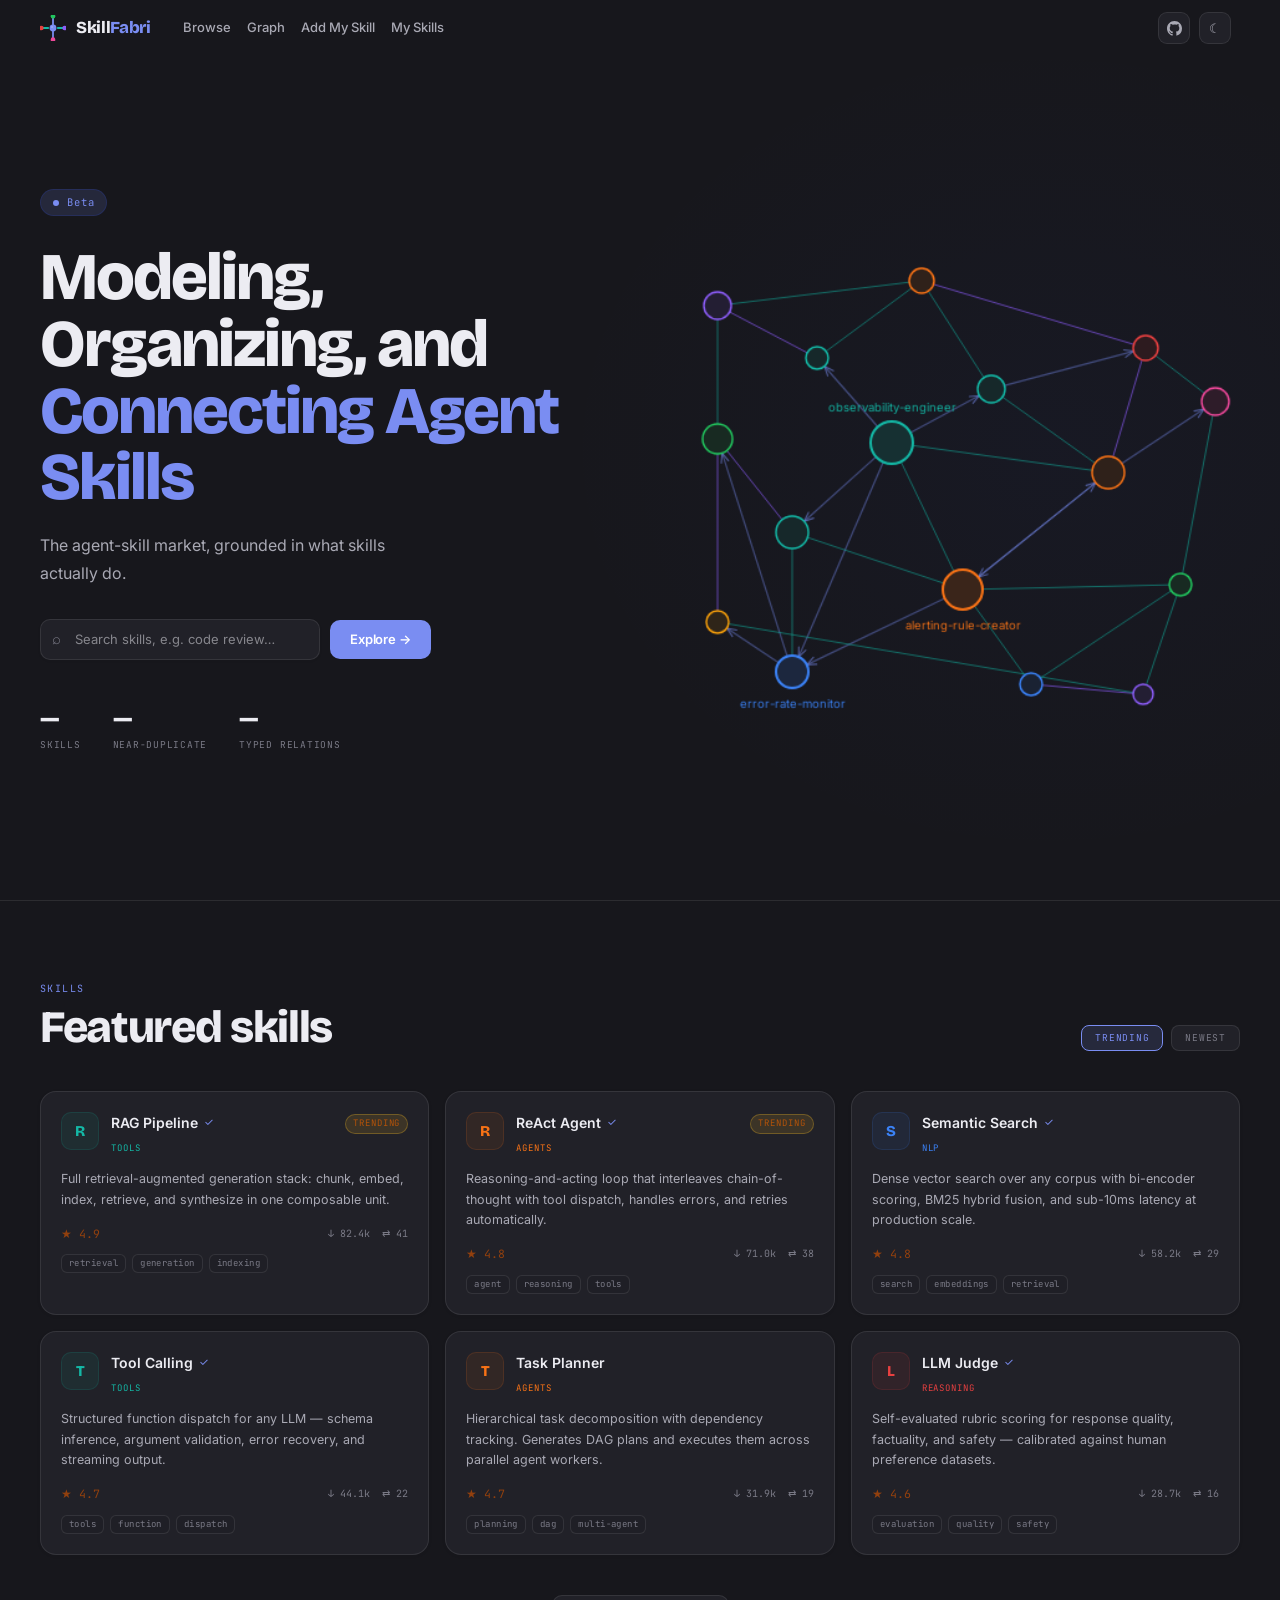
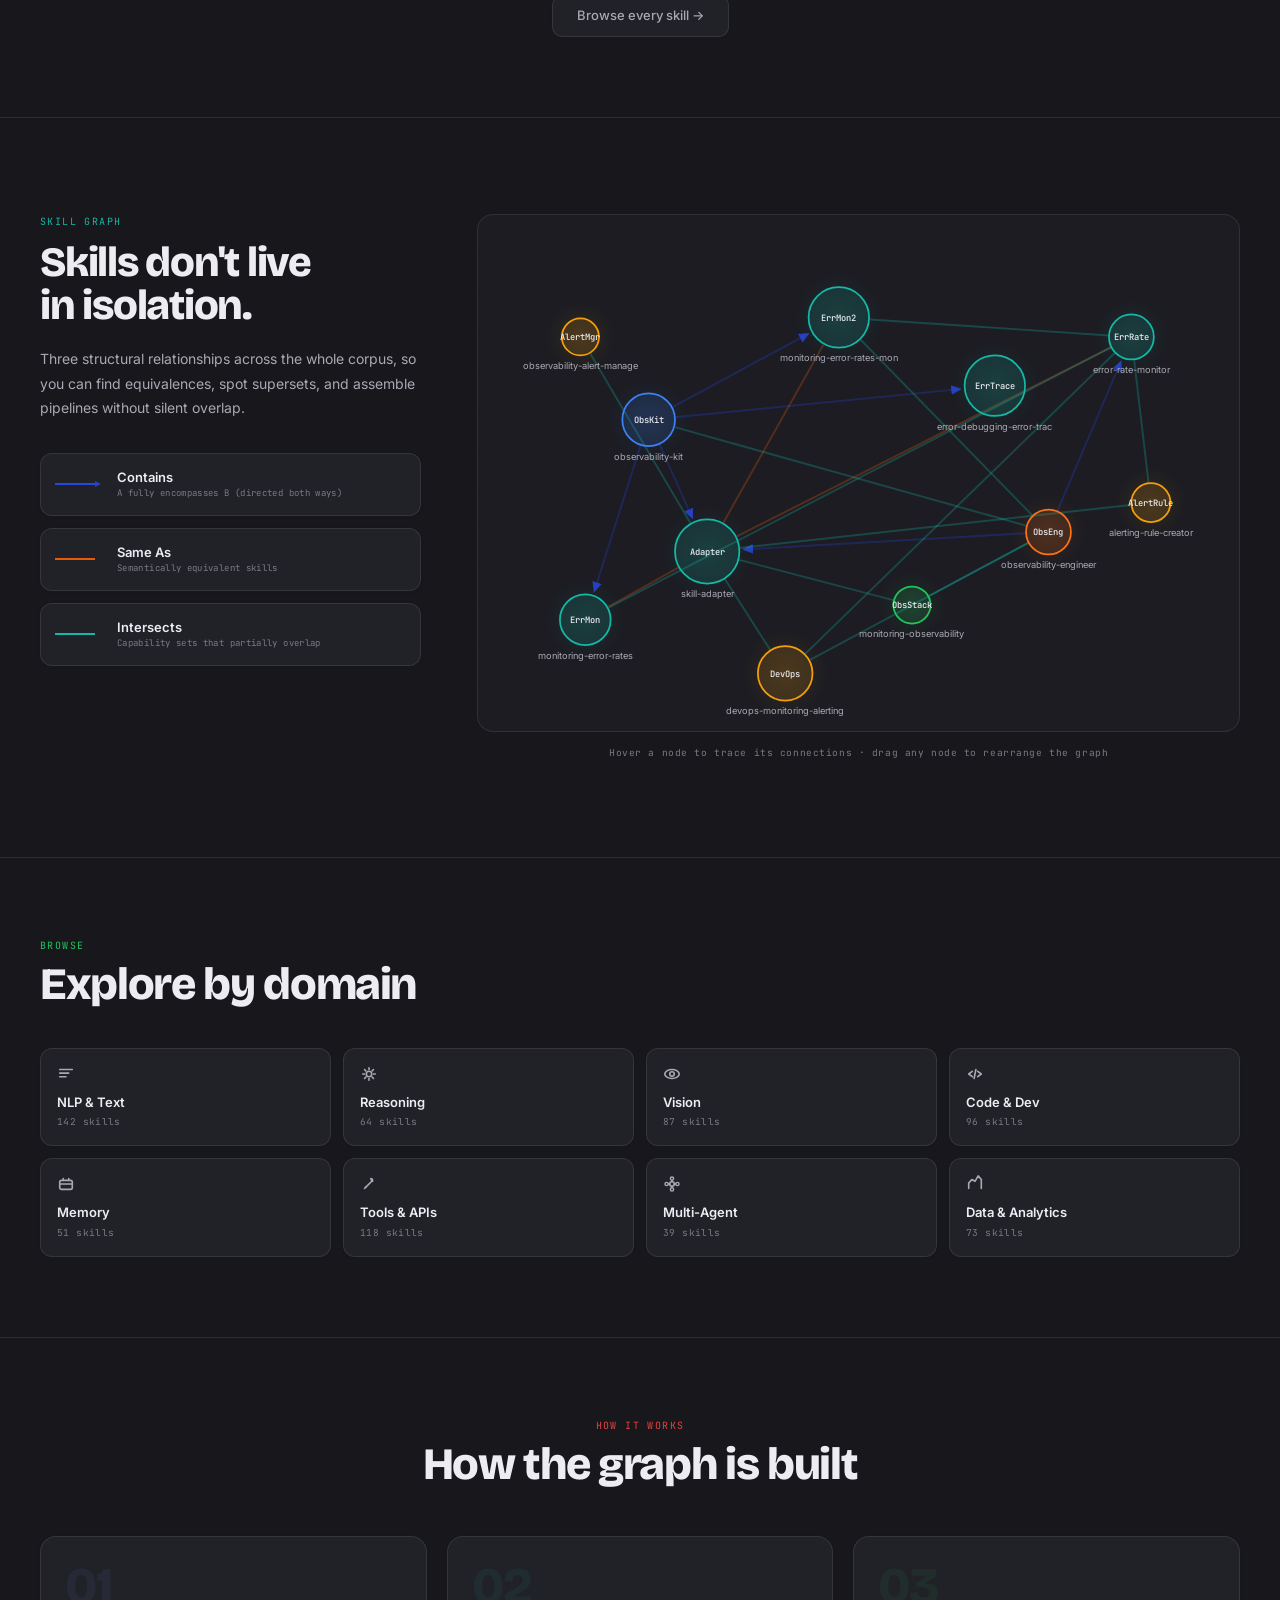
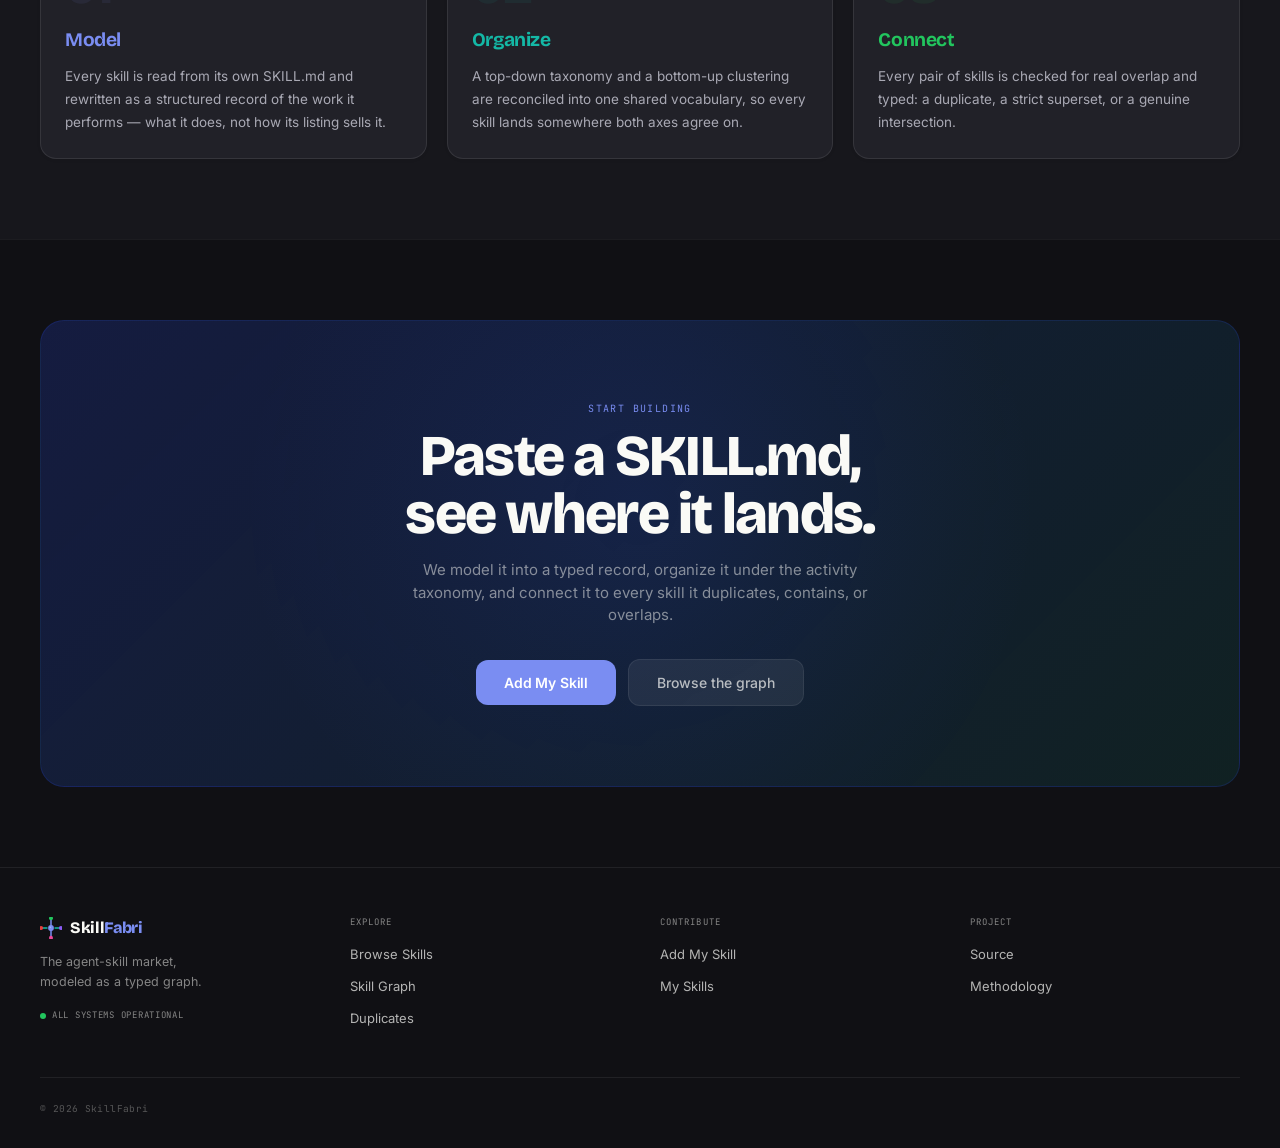
==== explorer/home/index.html @ 6bcb4871 "Carry the landing page's motion past the first screen Six fade-ups, all above the fold; everything b" ====
<!doctype html>
<html lang="en">
  <head>
    
    <meta charset="UTF-8" />
    <meta name="viewport" content="width=device-width, initial-scale=1.0" />
    <title>SkillFabri — Modeling, organizing, and connecting agent skills</title>
    
    <meta name="description" content="A typed relational graph of the software-engineering agent-skill market — grounded in what skills actually do, not how they are advertised.">
    <link rel="icon" type="image/svg+xml" href="/favicon.svg">
    <link rel="icon" type="image/png" sizes="32x32" href="/favicon-32.png">
    <link rel="apple-touch-icon" sizes="180x180" href="/apple-touch-icon.png">
    <meta name="robots" content="index, follow">
    <meta property="og:title" content="SkillFabri — Modeling, organizing, and connecting agent skills">
    <meta property="og:description" content="A typed relational graph of the software-engineering agent-skill market — grounded in what skills actually do, not how they are advertised.">
    <meta property="og:type" content="website">
    <script type="module" src="assets/app.js"></script>
    <link rel="stylesheet" href="assets/app.css">
  </head>
  <body>
    
    <div id="root"></div>
    
  <style>
  /* one palette, two themes — the bundle reads these at load, the explorer mirrors them */
  :root,:root[data-theme=dark]{
    --sf-bg:#17171C; --sf-ink:#ECECF2; --sf-ink2:#A9A9B4; --sf-ink3:#7A7A86;
    --sf-card:#212128; --sf-panel2:#1C1C22;
    --sf-border:rgba(255,255,255,0.09); --sf-borderS:rgba(255,255,255,0.17);
    --sf-primary:#7A8DF2; --sf-priLt:rgba(122,141,242,0.15);
    --sf-dark:#101014; --sf-dark2:#1C1C24;
    --sf-navbg:rgba(23,23,28,0.92);
    --sf-band:#101014; --sf-bandInk:#FAFAF6;
    --sf-bandInk2:rgba(250,250,246,0.70); --sf-bandInk3:rgba(250,250,246,0.50);
    --sf-bandInk4:rgba(248,247,241,0.30);
    --sf-bandLine:rgba(255,255,255,0.07); --sf-bandFill:rgba(255,255,255,0.07);
    --sf-bandEdge:rgba(255,255,255,0.05);
    color-scheme:dark;
  }
  :root[data-theme=light]{
    --sf-bg:#F8F7F1; --sf-ink:#141414; --sf-ink2:#4D4D4D; --sf-ink3:#9A9A9A;
    --sf-card:#FFFFFF; --sf-panel2:#FAFAF6;
    --sf-border:rgba(0,0,0,0.08); --sf-borderS:rgba(0,0,0,0.14);
    --sf-primary:#2847E0; --sf-priLt:rgba(40,71,224,0.07);
    --sf-dark:#0F0F12; --sf-dark2:#1A1A20;
    --sf-navbg:rgba(248,247,241,0.92);
    /* one soft step down from the page, not a slab — the section reads as a break, not a wall */
    --sf-band:#F1EFE5; --sf-bandInk:#141414;
    --sf-bandInk2:rgba(20,20,20,0.66); --sf-bandInk3:rgba(20,20,20,0.50);
    --sf-bandInk4:rgba(20,20,20,0.34);
    --sf-bandLine:rgba(0,0,0,0.07); --sf-bandFill:rgba(0,0,0,0.04);
    --sf-bandEdge:rgba(0,0,0,0.06);
    color-scheme:light;
  }
  html,body{background:var(--sf-bg);color:var(--sf-ink)}
  /* The buttons cannot live in the nav (React owns it and drops foreign children), so they ride
     a fixed bar of their own that repeats the header's container geometry — max-w-7xl, centred,
     px-6/md:px-10. That lands them the same distance from the right edge as the wordmark is
     from the left, instead of jammed against the viewport. */
  .sf-tools{position:fixed;top:0;left:0;right:0;height:3.5rem;z-index:90;pointer-events:none;
    max-width:80rem;margin:0 auto;padding:0 1.5rem;
    display:flex;align-items:center;justify-content:flex-end;gap:9px}
  @media (min-width:768px){.sf-tools{padding:0 2.5rem}}
  .sf-tools>*{pointer-events:auto}
  .sf-theme,.sf-gh{width:32px;height:32px;border-radius:9px;flex:none;
    border:1px solid var(--sf-border);background:var(--sf-card);color:var(--sf-ink2);cursor:pointer;
    font-size:13px;line-height:1;display:grid;place-items:center;text-decoration:none;
    transition:color .15s,border-color .15s}
  .sf-theme:hover,.sf-gh:hover{color:var(--sf-primary);border-color:var(--sf-primary)}
  /* The nav used to be `hidden md:flex` — on a phone it was simply not there, and nothing
     replaced it. It is always on now; below 640px the labels shrink and the row scrolls
     rather than being clipped, so all four stay reachable without a hamburger. */
  .sf-nav{min-width:0;overflow-x:auto;scrollbar-width:none;-ms-overflow-style:none}
  .sf-nav::-webkit-scrollbar{display:none}
  .sf-nav>a{white-space:nowrap;flex:none}
  /* One row cannot hold the wordmark and four labels on a narrow phone: at 375px it leaves
     234px for about 242px of text, so the last two links fall off the edge. Shrinking the type
     only moves that cliff. The nav takes its own row instead, which gives it the full width —
     343px at 375px, comfortably more than it needs — and stops depending on the estimate. */
  /* Scroll reveal. The class is only ever added by script, so with no JS every section is
     simply visible: an element hidden at rest that waits for code to show it is a blank page
     the moment that code does not run. */
  .sf-rise{opacity:0;transform:translateY(20px);
    transition:opacity .6s cubic-bezier(.16,1,.3,1),transform .6s cubic-bezier(.16,1,.3,1)}
  .sf-rise.sf-in{opacity:1;transform:none}
  /* how far through the page you are, in one hairline */
  .sf-prog{position:fixed;top:0;left:0;height:2px;width:100%;transform-origin:0 50%;
    transform:scaleX(0);background:var(--sf-primary);z-index:100;pointer-events:none;
    transition:transform .1s linear,opacity .3s}
  @media (prefers-reduced-motion:reduce){
    .sf-rise{opacity:1 !important;transform:none !important;transition:none !important}
    .sf-prog{display:none}
  }
  .sf-who{display:inline-flex;align-items:center;flex:none}
  .sf-signin{display:inline-flex;align-items:center;height:32px;padding:0 15px;border-radius:9px;
    background:var(--sf-primary);color:#fff;text-decoration:none;white-space:nowrap;
    font-family:Inter,sans-serif;font-size:12.5px;font-weight:600;
    box-shadow:0 1px 3px rgba(0,0,0,.12);transition:filter .15s}
  .sf-signin:hover{filter:brightness(1.08)}
  .sf-avatar{width:32px;height:32px;border-radius:50%;overflow:hidden;display:grid;place-items:center;
    border:1px solid var(--sf-border);background:var(--sf-card);color:var(--sf-ink2);
    text-decoration:none;font-family:Inter,sans-serif;font-size:13px;font-weight:700}
  .sf-avatar img{width:100%;height:100%;object-fit:cover;display:block}
  .sf-burger{display:none;width:32px;height:32px;border-radius:9px;flex:none;
    border:1px solid var(--sf-border);background:var(--sf-card);color:var(--sf-ink2);cursor:pointer;
    place-items:center;transition:color .15s,border-color .15s}
  .sf-burger:hover,.sf-burger[aria-expanded=true]{color:var(--sf-primary);border-color:var(--sf-primary)}
  .sf-menu{display:none;position:fixed;top:52px;left:1rem;right:1rem;z-index:95;
    background:var(--sf-card);border:1px solid var(--sf-border);border-radius:13px;padding:7px;
    box-shadow:0 14px 36px rgba(0,0,0,.24);flex-direction:column}
  .sf-menu.open{display:flex}
  .sf-menu>a{display:block;padding:12px 13px;border-radius:9px;text-decoration:none;
    color:var(--sf-ink);font-family:Inter,sans-serif;font-size:14.5px;font-weight:500}
  .sf-menu>a:active{background:var(--sf-panel2)}
  @media (max-width:680px){
    .sf-nav{display:none !important}   /* replaced by the menu; four labels do not fit here */
    .sf-burger{display:grid}
    .sf-theme,.sf-gh{width:28px;height:28px}
    .sf-tools{padding:0 1rem;gap:7px}
  }
  </style>
  <script>
  /* set before first paint so the page never flashes the wrong theme; dark unless asked otherwise */
  (function(){try{var t=localStorage.getItem('sf-theme')||'dark';
    document.documentElement.setAttribute('data-theme',t);}catch(e){}})();
  </script>
  <script src="icons.js" defer></script>
  <script src="hydrate.js" defer></script>
  <script>
  /* The landing page is the published build, untouched apart from its link labels. Rather than
     patching React internals, routing is a single delegated listener: it reads the clicked text
     and sends it to the explorer, which reads the hash on load. */
  (function(){
    var GO = {
      'browse':'/app', 'open explorer':'/app', 'explore →':'/app',
      'browse skills':'/app', 'browse all 670+ skills →':'/app',
      'graph':'/app#graph', 'skill graph':'/app#graph', 'browse the graph':'/app#graph',
      'duplicates':'/app#dups',
      'add my skill':'/app#add', 'my skills':'/app#mine', 'my skills ':'/app#mine',
      'source':'https://github.com/Jianheng-Liu/SkillFabri',
      'methodology':'https://github.com/Jianheng-Liu/SkillFabri'
    };
    document.addEventListener('click', function(ev){
      var el = ev.target.closest('a,button,[class*="card"]');
      if(!el) return;
      var t = (el.textContent||'').trim().toLowerCase();
      var to = GO[t];
      if(!to){                                   // skill / category tiles carry no keyword — open the explorer
        var tile = ev.target.closest('.card-hover');
        if(tile) to = '/app';
      }
      if(!to) return;
      ev.preventDefault();
      if(to.charAt(0)==='/') location.href = to; else window.open(to,'_blank','noopener');
    }, true);
    // the hero search box hands its query to the explorer
    document.addEventListener('keydown', function(ev){
      if(ev.key!=='Enter') return;
      var i = ev.target;
      if(i && i.tagName==='INPUT' && /search/i.test(i.placeholder||'')){
        ev.preventDefault();
        location.href = '/app#q=' + encodeURIComponent(i.value.trim());
      }
    }, true);
  })();
  </script>
  </body>
</html>
---- explorer/home/assets/app.css ----
@import "https://fonts.googleapis.com/css2?family=Bricolage+Grotesque:opsz,wght@12..96,400;12..96,500;12..96,600;12..96,700;12..96,800&family=Inter:wght@400;500;600&family=JetBrains+Mono:wght@400;500&display=swap";@layer components;@layer properties{@supports (((-webkit-hyphens:none)) and (not (margin-trim:inline))) or ((-moz-orient:inline) and (not (color:rgb(from red r g b)))){*,:before,:after,::backdrop{--tw-rotate-x:initial;--tw-rotate-y:initial;--tw-rotate-z:initial;--tw-skew-x:initial;--tw-skew-y:initial;--tw-space-y-reverse:0;--tw-border-style:solid;--tw-blur:initial;--tw-brightness:initial;--tw-contrast:initial;--tw-grayscale:initial;--tw-hue-rotate:initial;--tw-invert:initial;--tw-opacity:initial;--tw-saturate:initial;--tw-sepia:initial;--tw-drop-shadow:initial;--tw-drop-shadow-color:initial;--tw-drop-shadow-alpha:100%;--tw-drop-shadow-size:initial;--tw-duration:initial}}}@layer theme{:root,:host{--font-sans:ui-sans-serif, system-ui, sans-serif, "Apple Color Emoji", "Segoe UI Emoji", "Segoe UI Symbol", "Noto Color Emoji";--font-mono:ui-monospace, SFMono-Regular, Menlo, Monaco, Consolas, "Liberation Mono", "Courier New", monospace;--color-black:#000;--color-white:#fff;--spacing:.25rem;--container-7xl:80rem;--radius-xl:.75rem;--radius-2xl:1rem;--radius-3xl:1.5rem;--default-transition-duration:.15s;--default-transition-timing-function:cubic-bezier(.4, 0, .2, 1);--default-font-family:var(--font-sans);--default-mono-font-family:var(--font-mono)}}@layer base{*,:after,:before,::backdrop{box-sizing:border-box;border:0 solid;margin:0;padding:0}::file-selector-button{box-sizing:border-box;border:0 solid;margin:0;padding:0}html,:host{-webkit-text-size-adjust:100%;tab-size:4;line-height:1.5;font-family:var(--default-font-family,ui-sans-serif, system-ui, sans-serif, "Apple Color Emoji", "Segoe UI Emoji", "Segoe UI Symbol", "Noto Color Emoji");font-feature-settings:var(--default-font-feature-settings,normal);font-variation-settings:var(--default-font-variation-settings,normal);-webkit-tap-highlight-color:transparent}hr{height:0;color:inherit;border-top-width:1px}abbr:where([title]){-webkit-text-decoration:underline dotted;text-decoration:underline dotted}h1,h2,h3,h4,h5,h6{font-size:inherit;font-weight:inherit}a{color:inherit;-webkit-text-decoration:inherit;-webkit-text-decoration:inherit;-webkit-text-decoration:inherit;-webkit-text-decoration:inherit;text-decoration:inherit}b,strong{font-weight:bolder}code,kbd,samp,pre{font-family:var(--default-mono-font-family,ui-monospace, SFMono-Regular, Menlo, Monaco, Consolas, "Liberation Mono", "Courier New", monospace);font-feature-settings:var(--default-mono-font-feature-settings,normal);font-variation-settings:var(--default-mono-font-variation-settings,normal);font-size:1em}small{font-size:80%}sub,sup{vertical-align:baseline;font-size:75%;line-height:0;position:relative}sub{bottom:-.25em}sup{top:-.5em}table{text-indent:0;border-color:inherit;border-collapse:collapse}:-moz-focusring{outline:auto}progress{vertical-align:baseline}summary{display:list-item}ol,ul,menu{list-style:none}img,svg,video,canvas,audio,iframe,embed,object{vertical-align:middle;display:block}img,video{max-width:100%;height:auto}button,input,select,optgroup,textarea{font:inherit;font-feature-settings:inherit;font-variation-settings:inherit;letter-spacing:inherit;color:inherit;opacity:1;background-color:#0000;border-radius:0}::file-selector-button{font:inherit;font-feature-settings:inherit;font-variation-settings:inherit;letter-spacing:inherit;color:inherit;opacity:1;background-color:#0000;border-radius:0}:where(select:is([multiple],[size])) optgroup{font-weight:bolder}:where(select:is([multiple],[size])) optgroup option{padding-inline-start:20px}::file-selector-button{margin-inline-end:4px}::placeholder{opacity:1}@supports (not ((-webkit-appearance:-apple-pay-button))) or (contain-intrinsic-size:1px){::placeholder{color:currentColor}@supports (color:color-mix(in lab, red, red)){::placeholder{color:color-mix(in oklab, currentcolor 50%, transparent)}}}textarea{resize:vertical}::-webkit-search-decoration{-webkit-appearance:none}::-webkit-date-and-time-value{min-height:1lh;text-align:inherit}::-webkit-datetime-edit{display:inline-flex}::-webkit-datetime-edit-fields-wrapper{padding:0}::-webkit-datetime-edit{padding-block:0}::-webkit-datetime-edit-year-field{padding-block:0}::-webkit-datetime-edit-month-field{padding-block:0}::-webkit-datetime-edit-day-field{padding-block:0}::-webkit-datetime-edit-hour-field{padding-block:0}::-webkit-datetime-edit-minute-field{padding-block:0}::-webkit-datetime-edit-second-field{padding-block:0}::-webkit-datetime-edit-millisecond-field{padding-block:0}::-webkit-datetime-edit-meridiem-field{padding-block:0}::-webkit-calendar-picker-indicator{line-height:1}:-moz-ui-invalid{box-shadow:none}button,input:where([type=button],[type=reset],[type=submit]){appearance:button}::file-selector-button{appearance:button}::-webkit-inner-spin-button{height:auto}::-webkit-outer-spin-button{height:auto}[hidden]:where(:not([hidden=until-found])){display:none!important}}@layer utilities{.pointer-events-none{pointer-events:none}.absolute{position:absolute}.fixed{position:fixed}.relative{position:relative}.static{position:static}.inset-0{inset:calc(var(--spacing) * 0)}.start{inset-inline-start:var(--spacing)}.top-0{top:calc(var(--spacing) * 0)}.right-0{right:calc(var(--spacing) * 0)}.bottom-0{bottom:calc(var(--spacing) * 0)}.left-0{left:calc(var(--spacing) * 0)}.z-50{z-index:50}.mx-auto{margin-inline:auto}.mt-4{margin-top:calc(var(--spacing) * 4)}.mt-8{margin-top:calc(var(--spacing) * 8)}.mt-10{margin-top:calc(var(--spacing) * 10)}.mb-3{margin-bottom:calc(var(--spacing) * 3)}.mb-7{margin-bottom:calc(var(--spacing) * 7)}.mb-10{margin-bottom:calc(var(--spacing) * 10)}.mb-12{margin-bottom:calc(var(--spacing) * 12)}.block{display:block}.flex{display:flex}.grid{display:grid}.hidden{display:none}.inline{display:inline}.inline-block{display:inline-block}.inline-flex{display:inline-flex}.h-14{height:calc(var(--spacing) * 14)}.h-full{height:100%}.w-3\/5{width:60%}.w-full{width:100%}.max-w-7xl{max-width:var(--container-7xl)}.transform{transform:var(--tw-rotate-x,) var(--tw-rotate-y,) var(--tw-rotate-z,) var(--tw-skew-x,) var(--tw-skew-y,)}.cursor-pointer{cursor:pointer}.grid-cols-1{grid-template-columns:repeat(1,minmax(0,1fr))}.grid-cols-2{grid-template-columns:repeat(2,minmax(0,1fr))}.flex-col{flex-direction:column}.flex-wrap{flex-wrap:wrap}.items-center{align-items:center}.items-start{align-items:flex-start}.justify-between{justify-content:space-between}.justify-center{justify-content:center}.gap-1\.5{gap:calc(var(--spacing) * 1.5)}.gap-2{gap:calc(var(--spacing) * 2)}.gap-2\.5{gap:calc(var(--spacing) * 2.5)}.gap-3{gap:calc(var(--spacing) * 3)}.gap-4{gap:calc(var(--spacing) * 4)}.gap-5{gap:calc(var(--spacing) * 5)}.gap-6{gap:calc(var(--spacing) * 6)}.gap-8{gap:calc(var(--spacing) * 8)}.gap-10{gap:calc(var(--spacing) * 10)}.gap-14{gap:calc(var(--spacing) * 14)}:where(.space-y-2>:not(:last-child)){--tw-space-y-reverse:0;margin-block-start:calc(calc(var(--spacing) * 2) * var(--tw-space-y-reverse));margin-block-end:calc(calc(var(--spacing) * 2) * calc(1 - var(--tw-space-y-reverse)))}:where(.space-y-3>:not(:last-child)){--tw-space-y-reverse:0;margin-block-start:calc(calc(var(--spacing) * 3) * var(--tw-space-y-reverse));margin-block-end:calc(calc(var(--spacing) * 3) * calc(1 - var(--tw-space-y-reverse)))}.overflow-hidden{overflow:hidden}.rounded-2xl{border-radius:var(--radius-2xl)}.rounded-3xl{border-radius:var(--radius-3xl)}.rounded-xl{border-radius:var(--radius-xl)}.border{border-style:var(--tw-border-style);border-width:1px}.p-3\.5{padding:calc(var(--spacing) * 3.5)}.p-4{padding:calc(var(--spacing) * 4)}.p-5{padding:calc(var(--spacing) * 5)}.p-6{padding:calc(var(--spacing) * 6)}.p-12{padding:calc(var(--spacing) * 12)}.px-6{padding-inline:calc(var(--spacing) * 6)}.py-20{padding-block:calc(var(--spacing) * 20)}.py-24{padding-block:calc(var(--spacing) * 24)}.pt-6{padding-top:calc(var(--spacing) * 6)}.pt-12{padding-top:calc(var(--spacing) * 12)}.pb-8{padding-bottom:calc(var(--spacing) * 8)}.text-center{text-align:center}.uppercase{text-transform:uppercase}.filter{filter:var(--tw-blur,) var(--tw-brightness,) var(--tw-contrast,) var(--tw-grayscale,) var(--tw-hue-rotate,) var(--tw-invert,) var(--tw-saturate,) var(--tw-sepia,) var(--tw-drop-shadow,)}.transition{transition-property:color,background-color,border-color,outline-color,text-decoration-color,fill,stroke,--tw-gradient-from,--tw-gradient-via,--tw-gradient-to,opacity,box-shadow,transform,translate,scale,rotate,filter,-webkit-backdrop-filter,backdrop-filter,display,content-visibility,overlay,pointer-events;transition-timing-function:var(--tw-ease,var(--default-transition-timing-function));transition-duration:var(--tw-duration,var(--default-transition-duration))}.transition-colors{transition-property:color,background-color,border-color,outline-color,text-decoration-color,fill,stroke,--tw-gradient-from,--tw-gradient-via,--tw-gradient-to;transition-timing-function:var(--tw-ease,var(--default-transition-timing-function));transition-duration:var(--tw-duration,var(--default-transition-duration))}.duration-150{--tw-duration:.15s;transition-duration:.15s}@media (hover:hover){.hover\:text-black:hover{color:var(--color-black)}.hover\:text-white:hover{color:var(--color-white)}}@media (width>=40rem){.sm\:grid-cols-2{grid-template-columns:repeat(2,minmax(0,1fr))}.sm\:grid-cols-4{grid-template-columns:repeat(4,minmax(0,1fr))}.sm\:flex-row{flex-direction:row}.sm\:items-end{align-items:flex-end}}@media (width>=48rem){.md\:block{display:block}.md\:flex{display:flex}.md\:grid-cols-3{grid-template-columns:repeat(3,minmax(0,1fr))}.md\:grid-cols-4{grid-template-columns:repeat(4,minmax(0,1fr))}.md\:p-20{padding:calc(var(--spacing) * 20)}.md\:px-10{padding-inline:calc(var(--spacing) * 10)}}@media (width>=64rem){.lg\:sticky{position:sticky}.lg\:top-24{top:calc(var(--spacing) * 24)}.lg\:grid-cols-3{grid-template-columns:repeat(3,minmax(0,1fr))}.lg\:grid-cols-\[1fr_2fr\]{grid-template-columns:1fr 2fr}.lg\:grid-cols-\[44\%_56\%\]{grid-template-columns:44% 56%}}}html,body,#root{height:100%}body{color:#141414;-webkit-font-smoothing:antialiased;-moz-osx-font-smoothing:grayscale;background:#f8f7f1;font-family:Inter,sans-serif}*{box-sizing:border-box}::-webkit-scrollbar{width:6px}::-webkit-scrollbar-track{background:0 0}::-webkit-scrollbar-thumb{background:#0000001f;border-radius:3px}@keyframes fade-up{0%{opacity:0;transform:translateY(14px)}to{opacity:1;transform:translateY(0)}}@keyframes pulse-dot{0%,to{opacity:1}50%{opacity:.35}}@keyframes spin-slow{to{transform:rotate(360deg)}}.animate-fade-up{animation:.55s cubic-bezier(.22,1,.36,1) forwards fade-up}.anim-delay-1{animation-delay:80ms}.anim-delay-2{animation-delay:.16s}.anim-delay-3{animation-delay:.24s}.pulse-dot{animation:2s ease-in-out infinite pulse-dot}.card-hover{transition:transform .18s,box-shadow .18s,border-color .18s}.card-hover:hover{transform:translateY(-2px);box-shadow:0 8px 32px #00000014}@property --tw-rotate-x{syntax:"*";inherits:false}@property --tw-rotate-y{syntax:"*";inherits:false}@property --tw-rotate-z{syntax:"*";inherits:false}@property --tw-skew-x{syntax:"*";inherits:false}@property --tw-skew-y{syntax:"*";inherits:false}@property --tw-space-y-reverse{syntax:"*";inherits:false;initial-value:0}@property --tw-border-style{syntax:"*";inherits:false;initial-value:solid}@property --tw-blur{syntax:"*";inherits:false}@property --tw-brightness{syntax:"*";inherits:false}@property --tw-contrast{syntax:"*";inherits:false}@property --tw-grayscale{syntax:"*";inherits:false}@property --tw-hue-rotate{syntax:"*";inherits:false}@property --tw-invert{syntax:"*";inherits:false}@property --tw-opacity{syntax:"*";inherits:false}@property --tw-saturate{syntax:"*";inherits:false}@property --tw-sepia{syntax:"*";inherits:false}@property --tw-drop-shadow{syntax:"*";inherits:false}@property --tw-drop-shadow-color{syntax:"*";inherits:false}@property --tw-drop-shadow-alpha{syntax:"<percentage>";inherits:false;initial-value:100%}@property --tw-drop-shadow-size{syntax:"*";inherits:false}@property --tw-duration{syntax:"*";inherits:false}
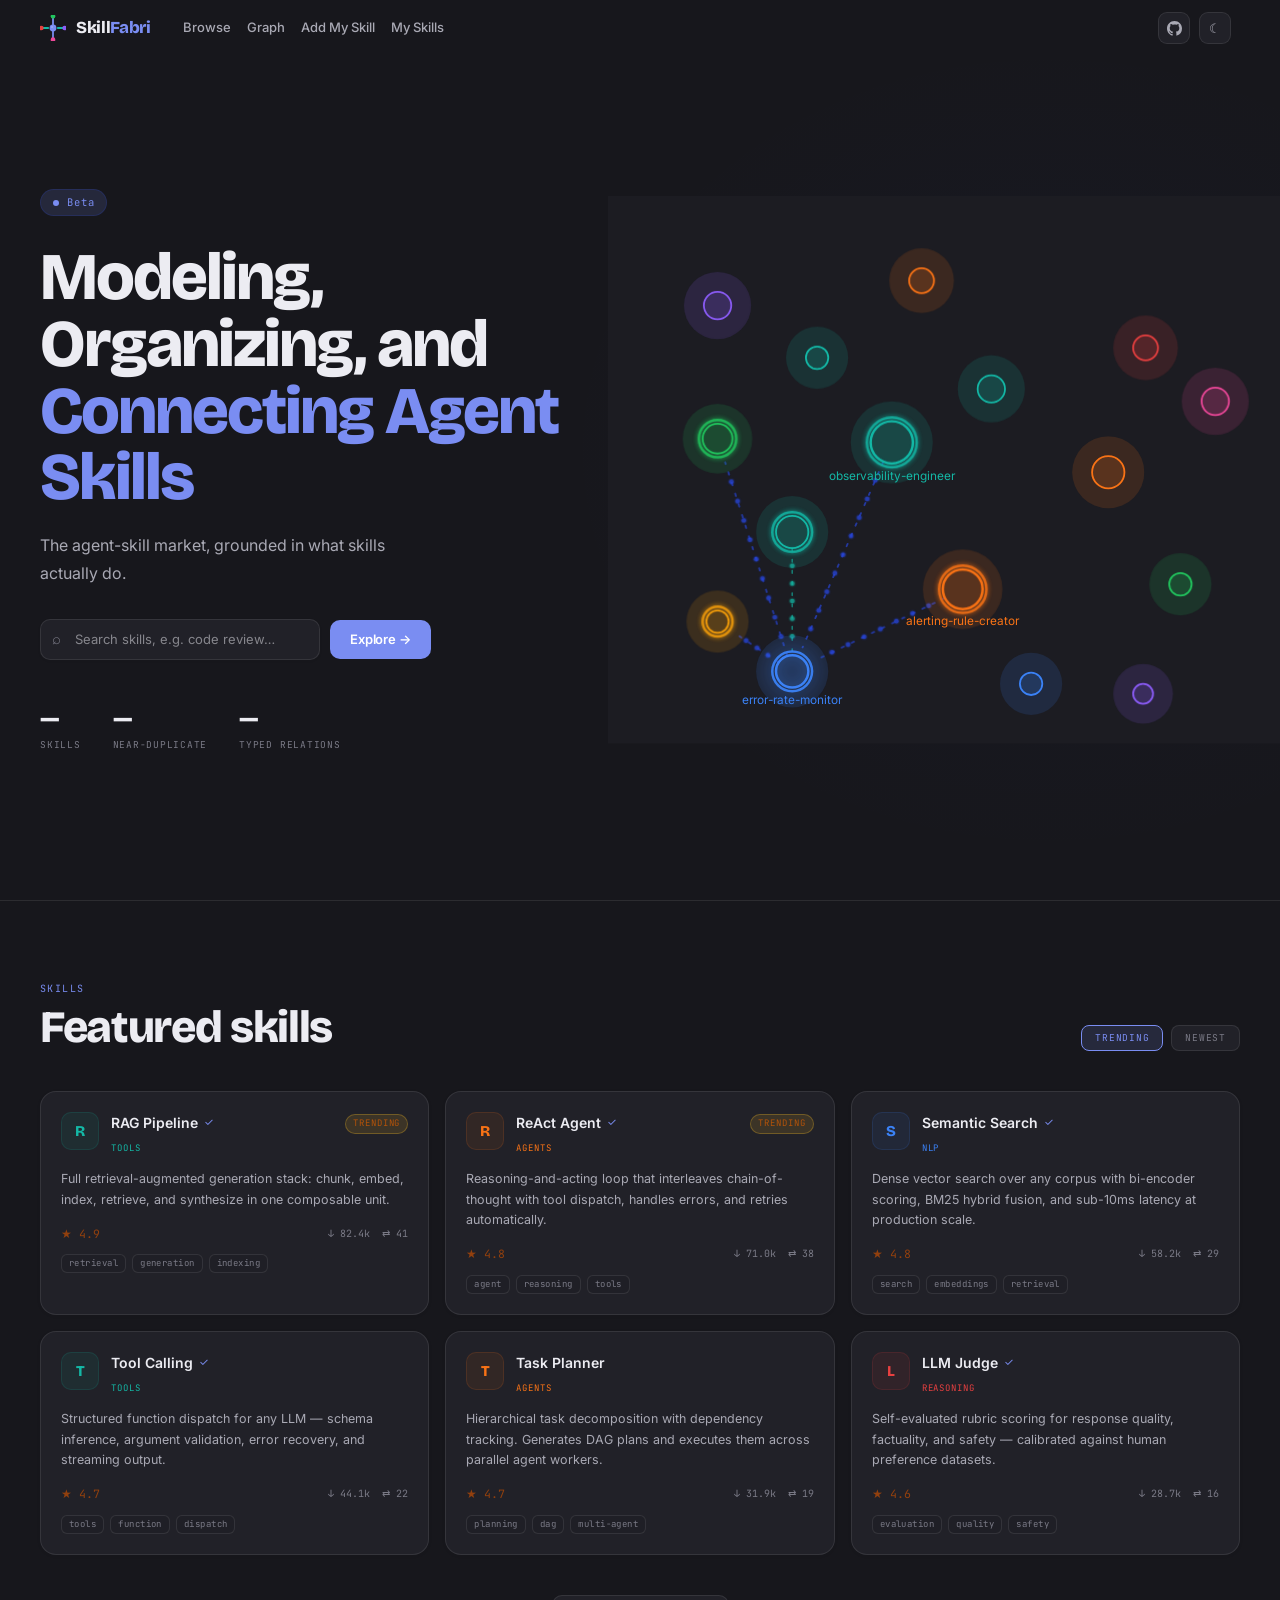
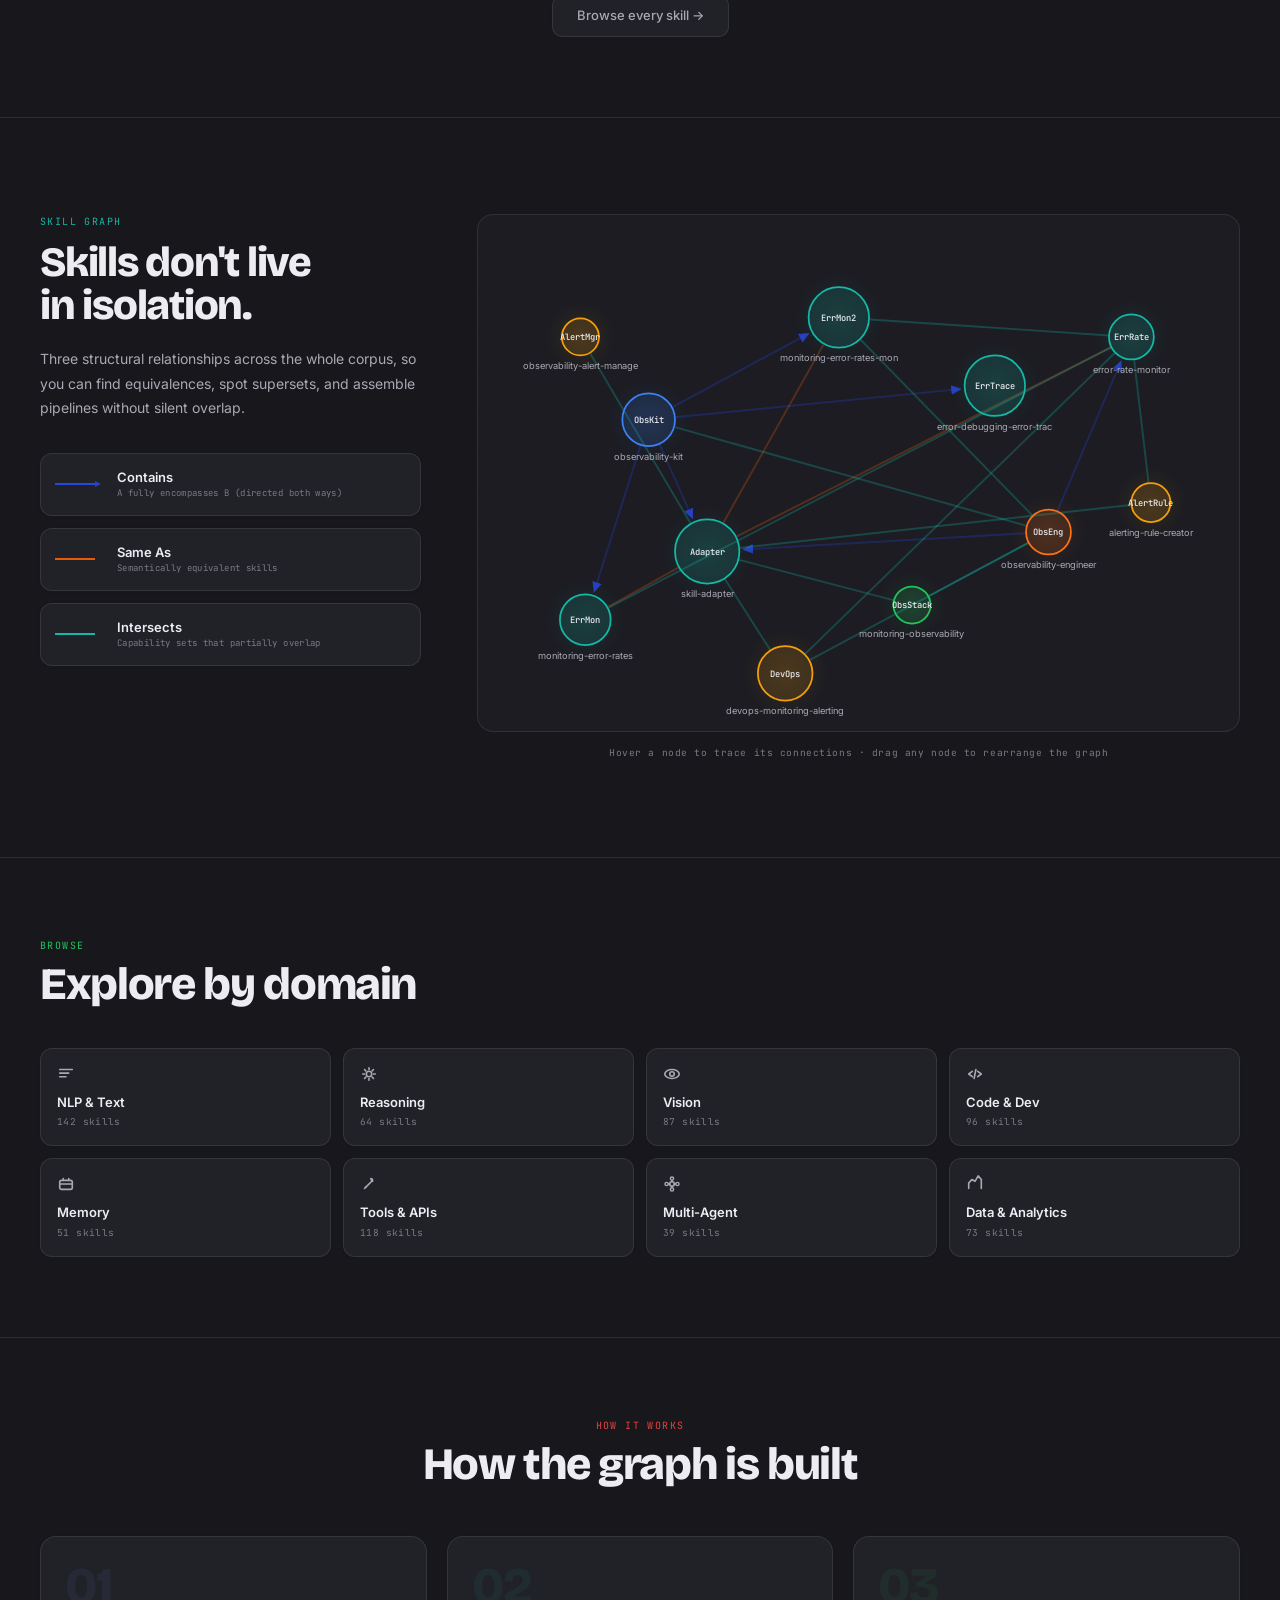
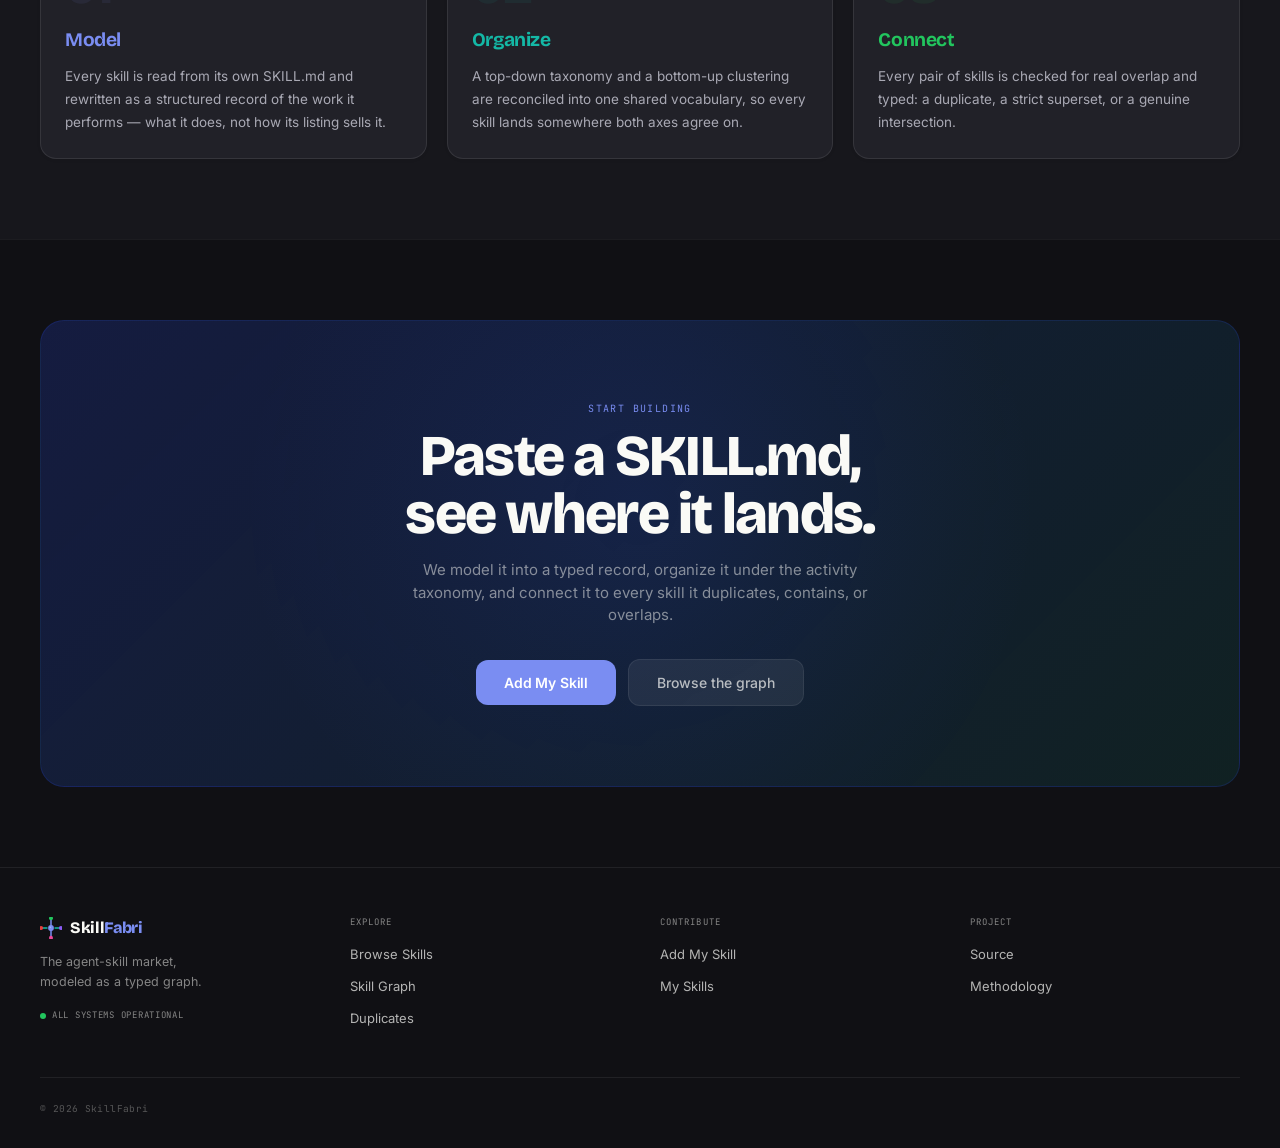
==== commit 70542c26: "Add interactive graph connection animations" ====
--- a/explorer/home/index.html
+++ b/explorer/home/index.html
@@ -83,15 +83,31 @@
   .sf-rise{opacity:0;transform:translateY(20px);
     transition:opacity .6s cubic-bezier(.16,1,.3,1),transform .6s cubic-bezier(.16,1,.3,1)}
   .sf-rise.sf-in{opacity:1;transform:none}
+  /* Keep the hero graph alive after its fade-up reveal without competing with the wrapper animation. */
+  @keyframes sf-graph-float{
+    0%,100%{transform:translate3d(0,0,0) scale(1);filter:brightness(1)}
+    50%{transform:translate3d(0,-5px,0) scale(1.012);filter:brightness(1.035)}
+  }
+  .animate-fade-up.anim-delay-2 canvas{
+    transform-origin:center;
+    will-change:transform,filter;
+    animation:sf-graph-float 5.5s ease-in-out .72s infinite;
+  }
+  .animate-fade-up.anim-delay-2 .sf-hero-graph-overlay{
+    transform-origin:center;
+    will-change:transform;
+    animation:sf-graph-float 5.5s ease-in-out .72s infinite;
+  }
   /* how far through the page you are, in one hairline */
   .sf-prog{position:fixed;top:0;left:0;height:2px;width:100%;transform-origin:0 50%;
     transform:scaleX(0);background:var(--sf-primary);z-index:100;pointer-events:none;
     transition:transform .1s linear,opacity .3s}
   @media (prefers-reduced-motion:reduce){
     .sf-rise{opacity:1 !important;transform:none !important;transition:none !important}
+    .animate-fade-up.anim-delay-2 canvas,.animate-fade-up.anim-delay-2 .sf-hero-graph-overlay{animation:none !important}
     .sf-prog{display:none}
   }
-  .sf-who{display:inline-flex;align-items:center;flex:none}
+  .sf-who{display:inline-flex;align-items:center;flex:none;position:relative}
   .sf-signin{display:inline-flex;align-items:center;height:32px;padding:0 15px;border-radius:9px;
     background:var(--sf-primary);color:#fff;text-decoration:none;white-space:nowrap;
     font-family:Inter,sans-serif;font-size:12.5px;font-weight:600;
@@ -101,6 +117,25 @@
     border:1px solid var(--sf-border);background:var(--sf-card);color:var(--sf-ink2);
     text-decoration:none;font-family:Inter,sans-serif;font-size:13px;font-weight:700}
   .sf-avatar img{width:100%;height:100%;object-fit:cover;display:block}
+  .sf-avatar{border:1px solid var(--sf-border);cursor:pointer;padding:0;transition:border-color .15s}
+  .sf-avatar:hover,.sf-avatar[aria-expanded=true]{border-color:var(--sf-primary)}
+  .sf-amenu{position:absolute;top:calc(100% + 9px);right:0;min-width:212px;z-index:96;
+    background:var(--sf-card);border:1px solid var(--sf-border);border-radius:13px;padding:6px;
+    box-shadow:0 16px 40px rgba(0,0,0,.22);opacity:0;transform:translateY(-6px) scale(.97);
+    pointer-events:none;transition:opacity .16s cubic-bezier(.32,.72,0,1),
+      transform .16s cubic-bezier(.32,.72,0,1);text-align:left}
+  .sf-amenu.on{opacity:1;transform:none;pointer-events:auto}
+  .sf-ahead{padding:9px 11px 10px;border-bottom:1px solid var(--sf-border);margin-bottom:5px}
+  .sf-anm{font-size:13.5px;font-weight:600;color:var(--sf-ink);line-height:1.3}
+  .sf-aem{font-family:'JetBrains Mono',monospace;font-size:10.5px;color:var(--sf-ink3);margin-top:2px;
+    overflow:hidden;text-overflow:ellipsis}
+  .sf-avia{font-family:'JetBrains Mono',monospace;font-size:10px;color:var(--sf-ink3);
+    opacity:.75;margin-top:3px}
+  .sf-aitem{display:block;width:100%;text-align:left;background:none;border:0;cursor:pointer;
+    font-family:Inter,sans-serif;font-size:13.5px;color:var(--sf-ink2);padding:9px 11px;
+    border-radius:8px;text-decoration:none;transition:background .12s,color .12s}
+  .sf-aitem:hover{background:var(--sf-panel2);color:var(--sf-ink)}
+  .sf-aitem.danger:hover{color:#E84040}
   .sf-burger{display:none;width:32px;height:32px;border-radius:9px;flex:none;
     border:1px solid var(--sf-border);background:var(--sf-card);color:var(--sf-ink2);cursor:pointer;
     place-items:center;transition:color .15s,border-color .15s}
@@ -117,6 +152,91 @@
     .sf-burger{display:grid}
     .sf-theme,.sf-gh{width:28px;height:28px}
     .sf-tools{padding:0 1rem;gap:7px}
+  }
+  @keyframes sf-edge-reveal{
+    from{stroke-dashoffset:var(--sf-edge-length)}
+    to{stroke-dashoffset:0}
+  }
+  @keyframes sf-node-light{
+    0%,100%{filter:drop-shadow(0 0 0 transparent)}
+    38%{filter:drop-shadow(0 0 8px var(--sf-primary)) brightness(1.45)}
+  }
+  .sf-graph-edge-active{
+    stroke-dasharray:var(--sf-edge-length) var(--sf-edge-length) !important;
+    stroke-dashoffset:var(--sf-edge-length);
+    stroke-opacity:.95 !important;
+    opacity:1 !important;
+    animation:sf-edge-reveal .62s cubic-bezier(.22,1,.36,1) var(--sf-edge-delay) both;
+  }
+  .sf-graph-node-lit > circle{
+    animation:sf-node-light .7s cubic-bezier(.22,1,.36,1) var(--sf-node-delay) both;
+  }
+  .sf-graph-node-source > circle{
+    filter:drop-shadow(0 0 6px var(--sf-primary));
+  }
+  @media (prefers-reduced-motion:reduce){
+    .sf-graph-edge-active{animation:none !important;stroke-dasharray:none !important;stroke-dashoffset:0 !important}
+    .sf-graph-node-lit > circle{animation:none !important}
+  }
+  .sf-hero-graph-overlay{position:absolute;inset:0;width:100%;height:100%;z-index:1;overflow:visible}
+  .sf-hero-graph-bg,.sf-hero-node-base,.sf-hero-node-core,.sf-hero-node-label{pointer-events:none}
+  .sf-hero-graph-overlay line{fill:none;pointer-events:none;opacity:0;stroke-dasharray:2 7}
+  @keyframes sf-hero-edge-reveal{
+    from{stroke-dashoffset:var(--sf-hero-edge-length)}
+    to{stroke-dashoffset:0}
+  }
+  @keyframes sf-hero-dot-light{
+    0%{opacity:0;transform:scale(.35)}
+    45%{opacity:1;filter:drop-shadow(0 0 5px currentColor);transform:scale(1.4)}
+    100%{opacity:.76;filter:drop-shadow(0 0 1px currentColor);transform:scale(1)}
+  }
+  @keyframes sf-hero-node-light{
+    0%{opacity:0;transform:scale(.72)}
+    45%{opacity:1;filter:drop-shadow(0 0 8px var(--sf-hero-node-color));transform:scale(1.18)}
+    100%{opacity:.9;filter:drop-shadow(0 0 2px var(--sf-hero-node-color));transform:scale(1)}
+  }
+  .sf-hero-edge-active > line{
+    stroke-dasharray:2 7;
+    stroke-dashoffset:var(--sf-hero-edge-length);
+    opacity:.65 !important;
+    animation:sf-hero-edge-reveal .62s cubic-bezier(.22,1,.36,1) var(--sf-hero-edge-delay) both;
+  }
+  .sf-hero-edge-dot{transform-box:fill-box;transform-origin:center;opacity:0;pointer-events:none}
+  .sf-hero-edge-active .sf-hero-edge-dot{
+    animation:sf-hero-dot-light .26s cubic-bezier(.22,1,.36,1) var(--sf-hero-dot-delay) both;
+  }
+  .sf-hero-node-light{transform-box:fill-box;transform-origin:center;opacity:0}
+  .sf-hero-node-lit .sf-hero-node-light{
+    animation:sf-hero-node-light .55s cubic-bezier(.22,1,.36,1) var(--sf-hero-node-delay) both;
+  }
+  .sf-hero-node-source .sf-hero-node-light{opacity:.95;filter:drop-shadow(0 0 6px var(--sf-hero-node-color))}
+  .sf-hero-node-hit{cursor:pointer;pointer-events:all;outline:none}
+  .sf-hero-node-hit:focus-visible .sf-hero-node-hit-area{stroke:#fff;stroke-width:2}
+  @media (prefers-reduced-motion:reduce){
+    .sf-hero-edge-active > line{animation:none;stroke-dasharray:2 7;stroke-dashoffset:0}
+    .sf-hero-edge-active .sf-hero-edge-dot{animation:none;opacity:.76;filter:none;transform:none}
+    .sf-hero-node-lit .sf-hero-node-light{animation:none;opacity:.9;filter:none;transform:none}
+  }
+  @keyframes sf-relation-flow{to{stroke-dashoffset:-14}}
+  .sf-relation-hover-row{
+    background:color-mix(in srgb,var(--sf-relation-color) 13%,var(--sf-card)) !important;
+    border-color:color-mix(in srgb,var(--sf-relation-color) 55%,transparent) !important;
+    box-shadow:0 6px 22px color-mix(in srgb,var(--sf-relation-color) 16%,transparent) !important;
+  }
+  .sf-relation-hover-row svg line{
+    stroke-dasharray:5 4 !important;
+    animation:sf-relation-flow .65s linear infinite;
+  }
+  .sf-relation-focus > line:not(.sf-relation-hover-line){stroke-opacity:.06 !important}
+  .sf-relation-hover-line{
+    stroke-opacity:.72 !important;
+    stroke-width:2.1 !important;
+    stroke-dasharray:6 7 !important;
+    animation:sf-relation-flow .8s linear infinite;
+    filter:drop-shadow(0 0 1px currentColor);
+  }
+  @media (prefers-reduced-motion:reduce){
+    .sf-relation-hover-row svg line,.sf-relation-hover-line{animation:none !important}
   }
   </style>
   <script>
@@ -164,5 +284,308 @@
     }, true);
   })();
   </script>
+  <script>
+  /* Add DOM hit areas and animated overlays to the hero graph, which is rendered on canvas. */
+  (function(){
+    var nodes = [
+      {x:228,y:198,r:17,cat:'tools',label:'observability-engineer'},
+      {x:148,y:270,r:13,cat:'tools'}, {x:308,y:155,r:11,cat:'tools'},
+      {x:168,y:130,r:9,cat:'tools'}, {x:285,y:316,r:16,cat:'agents',label:'alerting-rule-creator'},
+      {x:402,y:222,r:13,cat:'agents'}, {x:432,y:122,r:10,cat:'reasoning'},
+      {x:148,y:382,r:13,cat:'nlp',label:'error-rate-monitor'}, {x:340,y:392,r:9,cat:'nlp'},
+      {x:88,y:195,r:12,cat:'code'}, {x:460,y:312,r:9,cat:'code'},
+      {x:88,y:88,r:11,cat:'memory'}, {x:430,y:400,r:8,cat:'memory'},
+      {x:488,y:165,r:11,cat:'vision'}, {x:252,y:68,r:10,cat:'agents'},
+      {x:88,y:342,r:9,cat:'data'}
+    ];
+    var relations = [
+      [0,1,'contain'],[0,2,'contain'],[0,3,'contain'],[0,7,'contain'],[0,4,'intersect'],[0,5,'intersect'],
+      [4,5,'contain'],[4,7,'contain'],[5,4,'contain'],[4,8,'intersect'],[4,10,'intersect'],
+      [7,15,'contain'],[7,9,'contain'],[1,7,'intersect'],[1,9,'same'],[1,4,'intersect'],
+      [2,5,'intersect'],[2,6,'contain'],[2,14,'intersect'],[3,11,'same'],[3,14,'intersect'],
+      [5,6,'same'],[5,13,'contain'],[6,13,'intersect'],[6,14,'same'],[8,10,'intersect'],
+      [8,12,'same'],[9,11,'intersect'],[9,15,'same'],[10,12,'intersect'],[10,13,'intersect'],
+      [11,14,'intersect'],[12,15,'intersect']
+    ];
+    var colors = {contain:'#2847E0',same:'#8B5CF6',intersect:'#14B8A6'};
+    var nodeColors = {tools:'#14B8A6',nlp:'#3B82F6',code:'#22C55E',reasoning:'#E84040',memory:'#8B5CF6',agents:'#F97316',vision:'#EC4899',data:'#F59E0B'};
+    function distance(a,b){return Math.hypot(b.x-a.x,b.y-a.y)||1;}
+    function point(from,to,extra){
+      var length=distance(from,to), ux=(to.x-from.x)/length, uy=(to.y-from.y)/length;
+      return {x:from.x+ux*(from.r+extra),y:from.y+uy*(from.r+extra)};
+    }
+    function svgElement(name,attrs){
+      var el=document.createElementNS('http://www.w3.org/2000/svg',name);
+      Object.keys(attrs||{}).forEach(function(key){el.setAttribute(key,attrs[key]);});
+      return el;
+    }
+    function install(canvas){
+      var wrap=canvas.parentElement;
+      if(!wrap || wrap.dataset.sfHeroGraphMotion) return;
+      wrap.dataset.sfHeroGraphMotion='ready';
+      wrap.style.position='relative';
+      canvas.style.position='relative';
+      canvas.style.zIndex='0';
+      canvas.style.pointerEvents='none';
+      var overlay=svgElement('svg',{class:'sf-hero-graph-overlay',viewBox:'0 0 540 440',role:'group','aria-label':'Interactive skill relationship graph'});
+      overlay.appendChild(svgElement('rect',{class:'sf-hero-graph-bg',width:'540',height:'440',fill:'var(--sf-panel2)'}));
+      var edgeLayer=svgElement('g',{'aria-hidden':'true'});
+      var nodeLayer=svgElement('g',{});
+      overlay.appendChild(edgeLayer);
+      overlay.appendChild(nodeLayer);
+      wrap.appendChild(overlay);
+      var edges=relations.map(function(relation){
+        var source=nodes[relation[0]], target=nodes[relation[1]];
+        var start=point(source,target,0), end=point(target,source,relation[2]==='contain'?8:1);
+        var length=distance(start,end), edge=svgElement('g',{'class':'sf-hero-edge'});
+        var line=svgElement('line',{x1:start.x,y1:start.y,x2:end.x,y2:end.y,stroke:colors[relation[2]],'stroke-width':relation[2]==='contain'?1.5:1.25,'stroke-linecap':'round'});
+        line.style.setProperty('--sf-hero-edge-length',length+'px');
+        edge.appendChild(line);
+        var dotCount=Math.max(3,Math.ceil(length/19));
+        for(var dotIndex=1;dotIndex<=dotCount;dotIndex++){
+          var progress=dotIndex/(dotCount+1);
+          var dot=svgElement('circle',{cx:start.x+(end.x-start.x)*progress,cy:start.y+(end.y-start.y)*progress,r:'1.8',fill:colors[relation[2]],class:'sf-hero-edge-dot'});
+          dot.style.color=colors[relation[2]];
+          edge.appendChild(dot);
+        }
+        edgeLayer.appendChild(edge);
+        return {group:edge,source:relation[0],target:relation[1],dotCount:dotCount};
+      });
+      var nodeGroups=nodes.map(function(node,index){
+        var group=svgElement('g',{'class':'sf-hero-node-hit','tabindex':'0','role':'button','aria-label':node.label||('Graph node '+(index+1))});
+        group.dataset.nodeIndex=String(index);
+        var color=nodeColors[node.cat]||'#2847E0';
+        group.appendChild(svgElement('circle',{cx:node.x,cy:node.y,r:node.r+16,fill:color,'fill-opacity':'.14',class:'sf-hero-node-base'}));
+        group.appendChild(svgElement('circle',{cx:node.x,cy:node.y,r:node.r,fill:color,'fill-opacity':'.16',stroke:color,'stroke-width':node.label?'2':'1.45',class:'sf-hero-node-core'}));
+        group.appendChild(svgElement('circle',{cx:node.x,cy:node.y,r:node.r+11,fill:'transparent',stroke:'transparent','stroke-width':'2',class:'sf-hero-node-hit-area'}));
+        var light=svgElement('circle',{cx:node.x,cy:node.y,r:node.r+3,fill:'none',stroke:color,'stroke-width':'2',class:'sf-hero-node-light'});
+        light.style.setProperty('--sf-hero-node-color',color);
+        group.appendChild(light);
+        if(node.label){
+          var label=svgElement('text',{x:node.x,y:node.y+node.r+13,'text-anchor':'middle',fill:color,'font-size':'9.5','font-family':'Inter, sans-serif',class:'sf-hero-node-label'});
+          label.textContent=node.label;
+          group.appendChild(label);
+        }
+        nodeLayer.appendChild(group);
+        return group;
+      });
+      var active=-1, autoTimer=null, hovering=false;
+      var reducedMotion=window.matchMedia && window.matchMedia('(prefers-reduced-motion: reduce)').matches;
+      function clear(){
+        if(active<0) return;
+        edgeLayer.querySelectorAll('.sf-hero-edge-active').forEach(function(edge){
+          edge.classList.remove('sf-hero-edge-active');
+          edge.style.removeProperty('--sf-hero-edge-delay');
+          edge.querySelectorAll('.sf-hero-edge-dot').forEach(function(dot){dot.style.removeProperty('--sf-hero-dot-delay');});
+        });
+        nodeGroups.forEach(function(group){group.classList.remove('sf-hero-node-lit','sf-hero-node-source');group.style.removeProperty('--sf-hero-node-delay');});
+        active=-1;
+      }
+      function activate(index){
+        if(index===active) return;
+        clear();
+        active=index;
+        nodeGroups[index].classList.add('sf-hero-node-source');
+        var seen={};
+        edges.filter(function(edge){return edge.source===index||edge.target===index;}).forEach(function(edge,order){
+          var neighbor=edge.source===index?edge.target:edge.source;
+          edge.group.style.setProperty('--sf-hero-edge-delay',order*72+'ms');
+          edge.group.classList.add('sf-hero-edge-active');
+          edge.group.querySelectorAll('.sf-hero-edge-dot').forEach(function(dot,dotIndex){
+            dot.style.setProperty('--sf-hero-dot-delay',order*72+dotIndex*28+'ms');
+          });
+          if(!seen[neighbor]){
+            seen[neighbor]=true;
+            nodeGroups[neighbor].classList.add('sf-hero-node-lit');
+            nodeGroups[neighbor].style.setProperty('--sf-hero-node-delay',order*72+Math.min(560,edge.dotCount*28+100)+'ms');
+          }
+        });
+      }
+      function stopAuto(){
+        if(autoTimer!==null){clearTimeout(autoTimer);autoTimer=null;}
+      }
+      function randomNode(){
+        var index=Math.floor(Math.random()*nodes.length);
+        while(nodes.length>1 && index===active) index=Math.floor(Math.random()*nodes.length);
+        return index;
+      }
+      function scheduleAuto(){
+        stopAuto();
+        if(reducedMotion || hovering) return;
+        autoTimer=setTimeout(function(){
+          if(!hovering){activate(randomNode());scheduleAuto();}
+        },2000);
+      }
+      function resumeAuto(){
+        if(reducedMotion) return;
+        hovering=false;
+        activate(randomNode());
+        scheduleAuto();
+      }
+      overlay.addEventListener('pointermove',function(event){
+        var hit=event.target.closest && event.target.closest('.sf-hero-node-hit');
+        if(hit){hovering=true;stopAuto();activate(Number(hit.dataset.nodeIndex));}
+      });
+      overlay.addEventListener('pointerenter',function(){hovering=true;stopAuto();});
+      overlay.addEventListener('pointerleave',resumeAuto);
+      overlay.addEventListener('focusin',function(event){
+        var hit=event.target.closest && event.target.closest('.sf-hero-node-hit');
+        if(hit){hovering=true;stopAuto();activate(Number(hit.dataset.nodeIndex));}
+      });
+      overlay.addEventListener('focusout',function(event){
+        if(!overlay.contains(event.relatedTarget)) resumeAuto();
+      });
+      scheduleAuto();
+    }
+    function scan(){
+      document.querySelectorAll('.animate-fade-up.anim-delay-2 canvas').forEach(install);
+    }
+    scan();
+    var root=document.getElementById('root');
+    if(root) new MutationObserver(scan).observe(root,{childList:true,subtree:true});
+  })();
+  </script>
+  <script>
+  /* Draw graph connections from the hovered node outward, in relation order. */
+  (function(){
+    function number(el, attr){return parseFloat(el.getAttribute(attr)||'0');}
+    function distance(ax, ay, bx, by){return Math.hypot(ax-bx, ay-by);}
+    function install(svg){
+      if(svg.dataset.sfGraphMotion) return;
+      var nodes = Array.from(svg.children)
+        .filter(function(el){return el.tagName.toLowerCase()==='g' && el.querySelectorAll('circle').length>=2})
+        .map(function(group){
+          var circle = group.querySelector('circle');
+          return {group:group,x:number(circle,'cx'),y:number(circle,'cy')};
+        });
+      var nearest = function(x,y){
+        var found = null, best = Infinity;
+        nodes.forEach(function(node){
+          var d = distance(x,y,node.x,node.y);
+          if(d<best){best=d;found=node;}
+        });
+        return best<62 ? found : null;
+      };
+      var edges = Array.from(svg.children)
+        .filter(function(el){return el.tagName.toLowerCase()==='line'})
+        .map(function(line){
+          var original = {x1:line.getAttribute('x1'),y1:line.getAttribute('y1'),x2:line.getAttribute('x2'),y2:line.getAttribute('y2')};
+          return {line:line,original:original,from:nearest(number(line,'x1'),number(line,'y1')),to:nearest(number(line,'x2'),number(line,'y2'))};
+        })
+        .filter(function(edge){return edge.from && edge.to && edge.from!==edge.to;});
+      var active = null;
+      function clear(){
+        if(!active) return;
+        active.group.classList.remove('sf-graph-node-source');
+        nodes.forEach(function(node){
+          node.group.classList.remove('sf-graph-node-lit');
+          node.group.style.removeProperty('--sf-node-delay');
+        });
+        edges.forEach(function(edge){
+          edge.line.classList.remove('sf-graph-edge-active');
+          edge.line.setAttribute('x1',edge.original.x1);
+          edge.line.setAttribute('y1',edge.original.y1);
+          edge.line.setAttribute('x2',edge.original.x2);
+          edge.line.setAttribute('y2',edge.original.y2);
+          edge.line.style.removeProperty('--sf-edge-length');
+          edge.line.style.removeProperty('--sf-edge-delay');
+        });
+        active = null;
+      }
+      function activate(group){
+        var source = nodes.find(function(node){return node.group===group;});
+        if(!source || source===active) return;
+        clear();
+        active = source;
+        source.group.classList.add('sf-graph-node-source');
+        var lit = new Set();
+        edges.filter(function(edge){return edge.from===source || edge.to===source;}).forEach(function(edge,index){
+          var start = edge.from===source ? edge.from : edge.to;
+          var end = edge.from===source ? edge.to : edge.from;
+          var x1 = number(edge.line,'x1'), y1 = number(edge.line,'y1');
+          var x2 = number(edge.line,'x2'), y2 = number(edge.line,'y2');
+          if(start===edge.to){
+            edge.line.setAttribute('x1',x2); edge.line.setAttribute('y1',y2);
+            edge.line.setAttribute('x2',x1); edge.line.setAttribute('y2',y1);
+            x1 = number(edge.line,'x1'); y1 = number(edge.line,'y1');
+            x2 = number(edge.line,'x2'); y2 = number(edge.line,'y2');
+          }
+          edge.line.style.setProperty('--sf-edge-length',String(Math.max(1,distance(x1,y1,x2,y2)))+'px');
+          edge.line.style.setProperty('--sf-edge-delay',String(index*105)+'ms');
+          edge.line.classList.add('sf-graph-edge-active');
+          if(!lit.has(end.group)){
+            lit.add(end.group);
+            end.group.classList.add('sf-graph-node-lit');
+            end.group.style.setProperty('--sf-node-delay',String(index*105+480)+'ms');
+          }
+        });
+      }
+      svg.addEventListener('pointermove',function(event){
+        var group = event.target.closest && event.target.closest('g');
+        if(group && nodes.some(function(node){return node.group===group})) activate(group);
+        else clear();
+      });
+      svg.addEventListener('pointerleave',clear);
+      svg.dataset.sfGraphMotion='ready';
+    }
+    function scan(){
+      document.querySelectorAll('svg[viewBox="0 0 780 530"]').forEach(install);
+    }
+    scan();
+    new MutationObserver(scan).observe(document.getElementById('root'),{childList:true,subtree:true});
+  })();
+  </script>
+  <script>
+  /* Link each relationship legend item to every matching line in the lower SVG graph. */
+  (function(){
+    var relations={
+      'Contains':'#2847E0',
+      'Same As':'#E8590C',
+      'Intersects':'#14B8A6'
+    };
+    function install(section){
+      if(section.dataset.sfRelationHover) return;
+      var legend=section.querySelector('.space-y-3');
+      var graph=section.querySelector('svg[viewBox="0 0 780 530"]');
+      if(!legend || !graph) return;
+      var rows=Array.from(legend.children).map(function(row){
+        var title=Array.from(row.querySelectorAll('div')).find(function(el){return relations[el.textContent.trim()];});
+        return title ? {row:row,title:title.textContent.trim()} : null;
+      }).filter(Boolean);
+      if(!rows.length) return;
+      var lines=Array.from(graph.children).filter(function(el){return el.tagName.toLowerCase()==='line';});
+      section.dataset.sfRelationHover='ready';
+      rows.forEach(function(item){
+        var color=relations[item.title].toLowerCase();
+        item.row.style.setProperty('--sf-relation-color',color);
+        item.row.setAttribute('tabindex','0');
+        item.row.setAttribute('role','button');
+        item.row.setAttribute('aria-label','Highlight '+item.title+' relationships');
+        function activate(){
+          item.row.classList.add('sf-relation-hover-row');
+          graph.classList.add('sf-relation-focus');
+          lines.forEach(function(line){
+            if((line.getAttribute('stroke')||'').toLowerCase()===color) line.classList.add('sf-relation-hover-line');
+          });
+        }
+        function clear(){
+          item.row.classList.remove('sf-relation-hover-row');
+          graph.classList.remove('sf-relation-focus');
+          lines.forEach(function(line){line.classList.remove('sf-relation-hover-line');});
+        }
+        item.row.addEventListener('pointerenter',activate);
+        item.row.addEventListener('pointerleave',clear);
+        item.row.addEventListener('focus',activate);
+        item.row.addEventListener('blur',clear);
+      });
+    }
+    function scan(){
+      document.querySelectorAll('.grid.grid-cols-1.lg\\:grid-cols-\\[1fr_2fr\\].gap-14.items-start').forEach(install);
+    }
+    scan();
+    var root=document.getElementById('root');
+    if(root) new MutationObserver(scan).observe(root,{childList:true,subtree:true});
+  })();
+  </script>
   </body>
 </html>
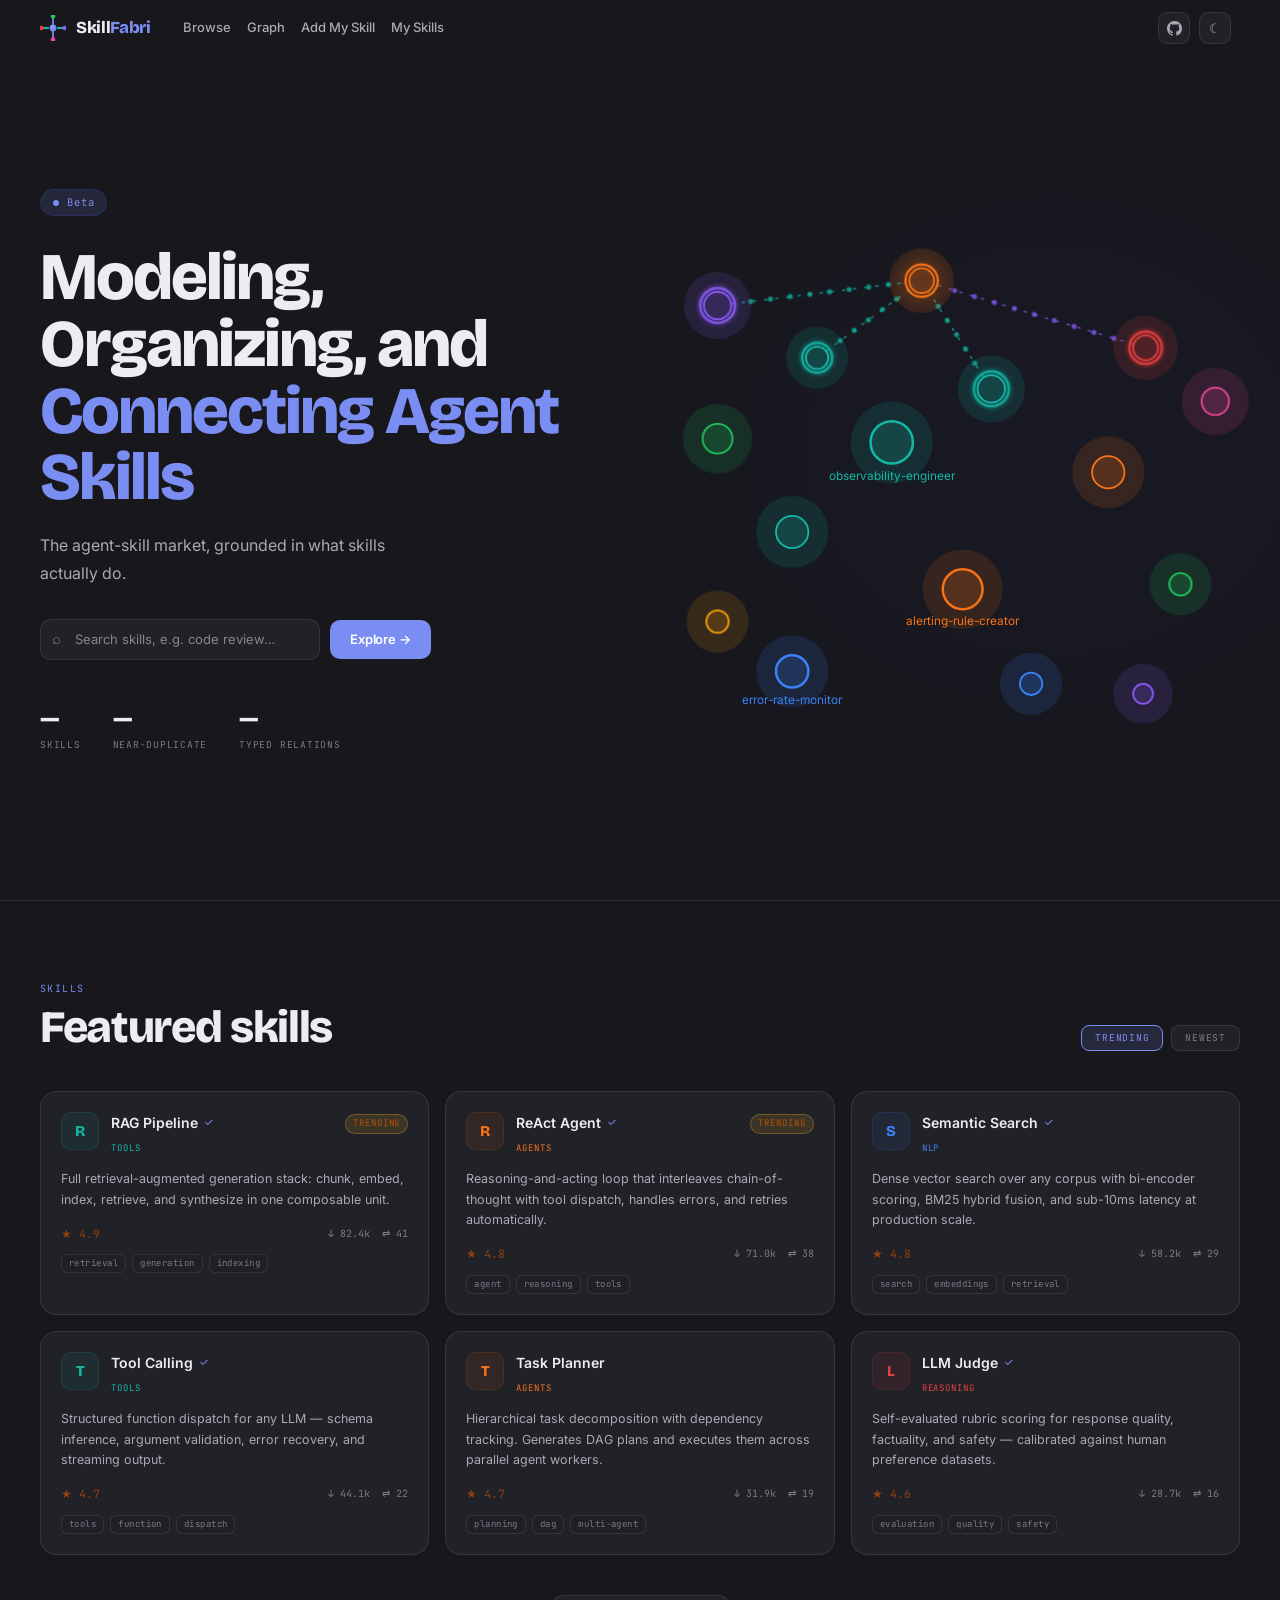
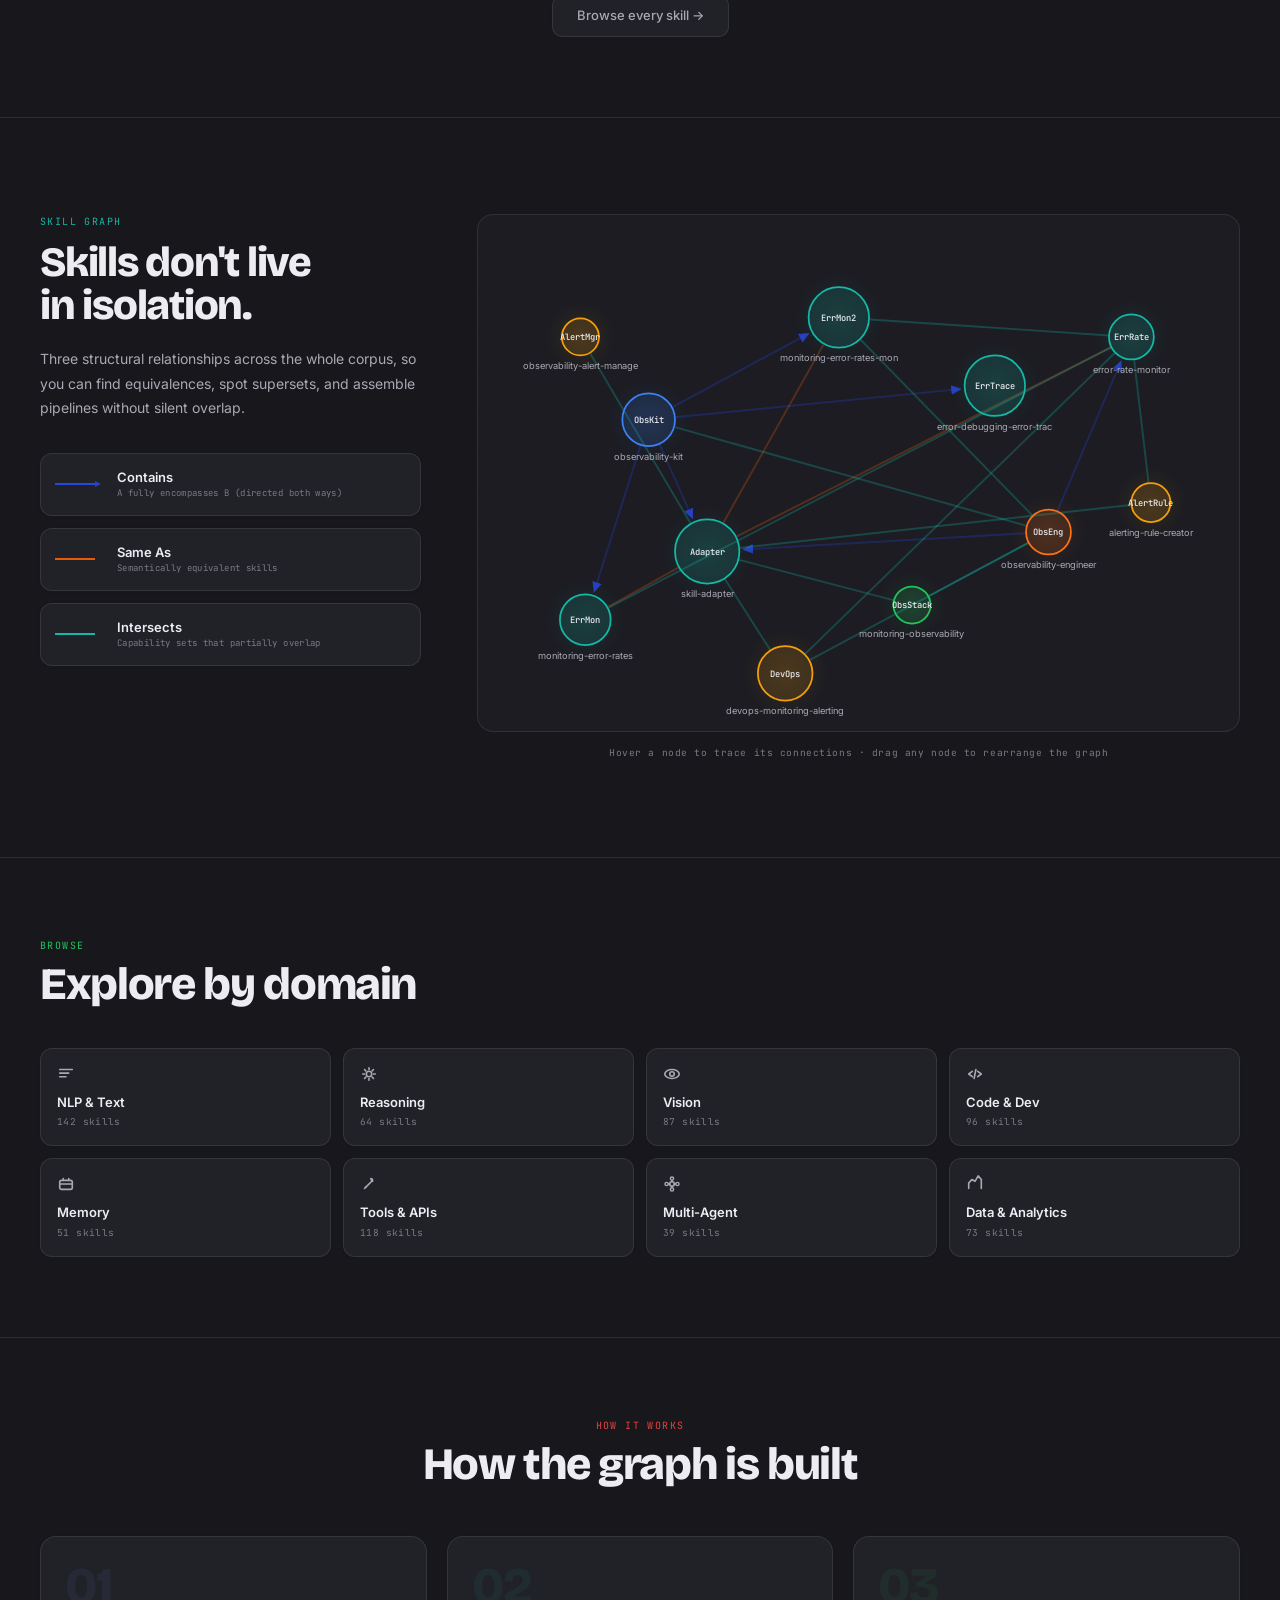
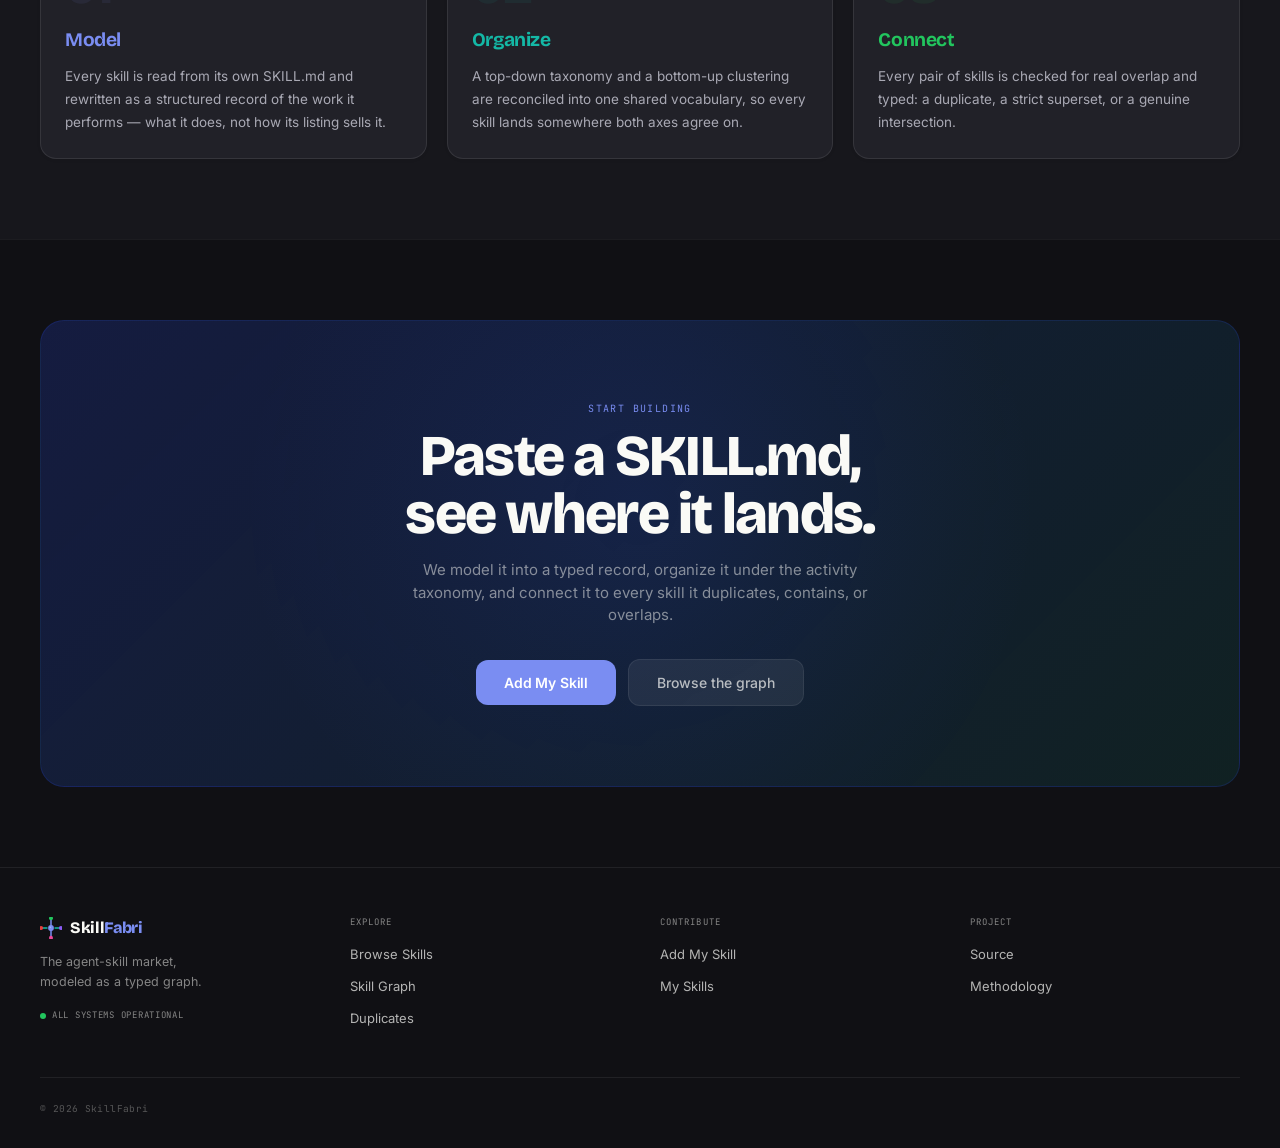
==== commit c3669278: "Hide hero graph base connections" ====
--- a/explorer/home/index.html
+++ b/explorer/home/index.html
@@ -91,6 +91,7 @@
   .animate-fade-up.anim-delay-2 canvas{
     transform-origin:center;
     will-change:transform,filter;
+    opacity:0;
     animation:sf-graph-float 5.5s ease-in-out .72s infinite;
   }
   .animate-fade-up.anim-delay-2 .sf-hero-graph-overlay{
@@ -327,8 +328,8 @@
       canvas.style.position='relative';
       canvas.style.zIndex='0';
       canvas.style.pointerEvents='none';
+      canvas.style.opacity='0';
       var overlay=svgElement('svg',{class:'sf-hero-graph-overlay',viewBox:'0 0 540 440',role:'group','aria-label':'Interactive skill relationship graph'});
-      overlay.appendChild(svgElement('rect',{class:'sf-hero-graph-bg',width:'540',height:'440',fill:'var(--sf-panel2)'}));
       var edgeLayer=svgElement('g',{'aria-hidden':'true'});
       var nodeLayer=svgElement('g',{});
       overlay.appendChild(edgeLayer);
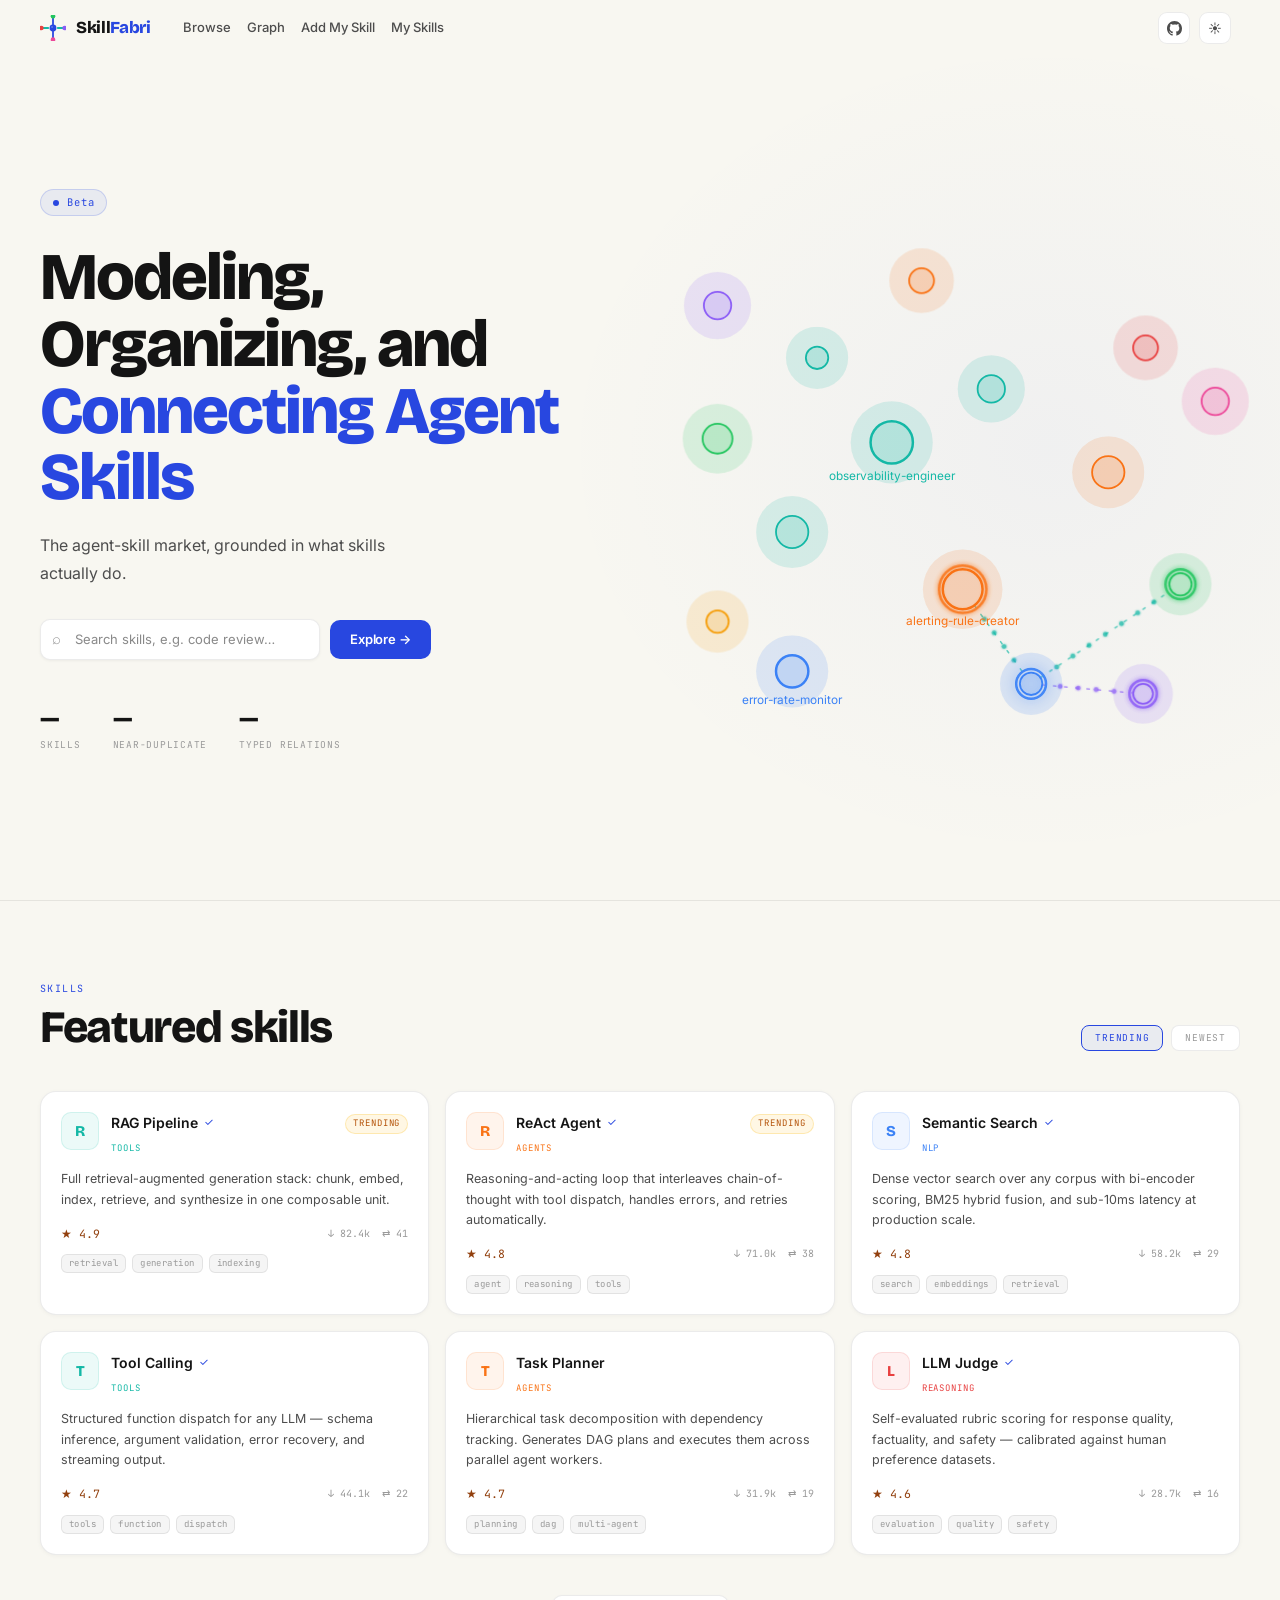
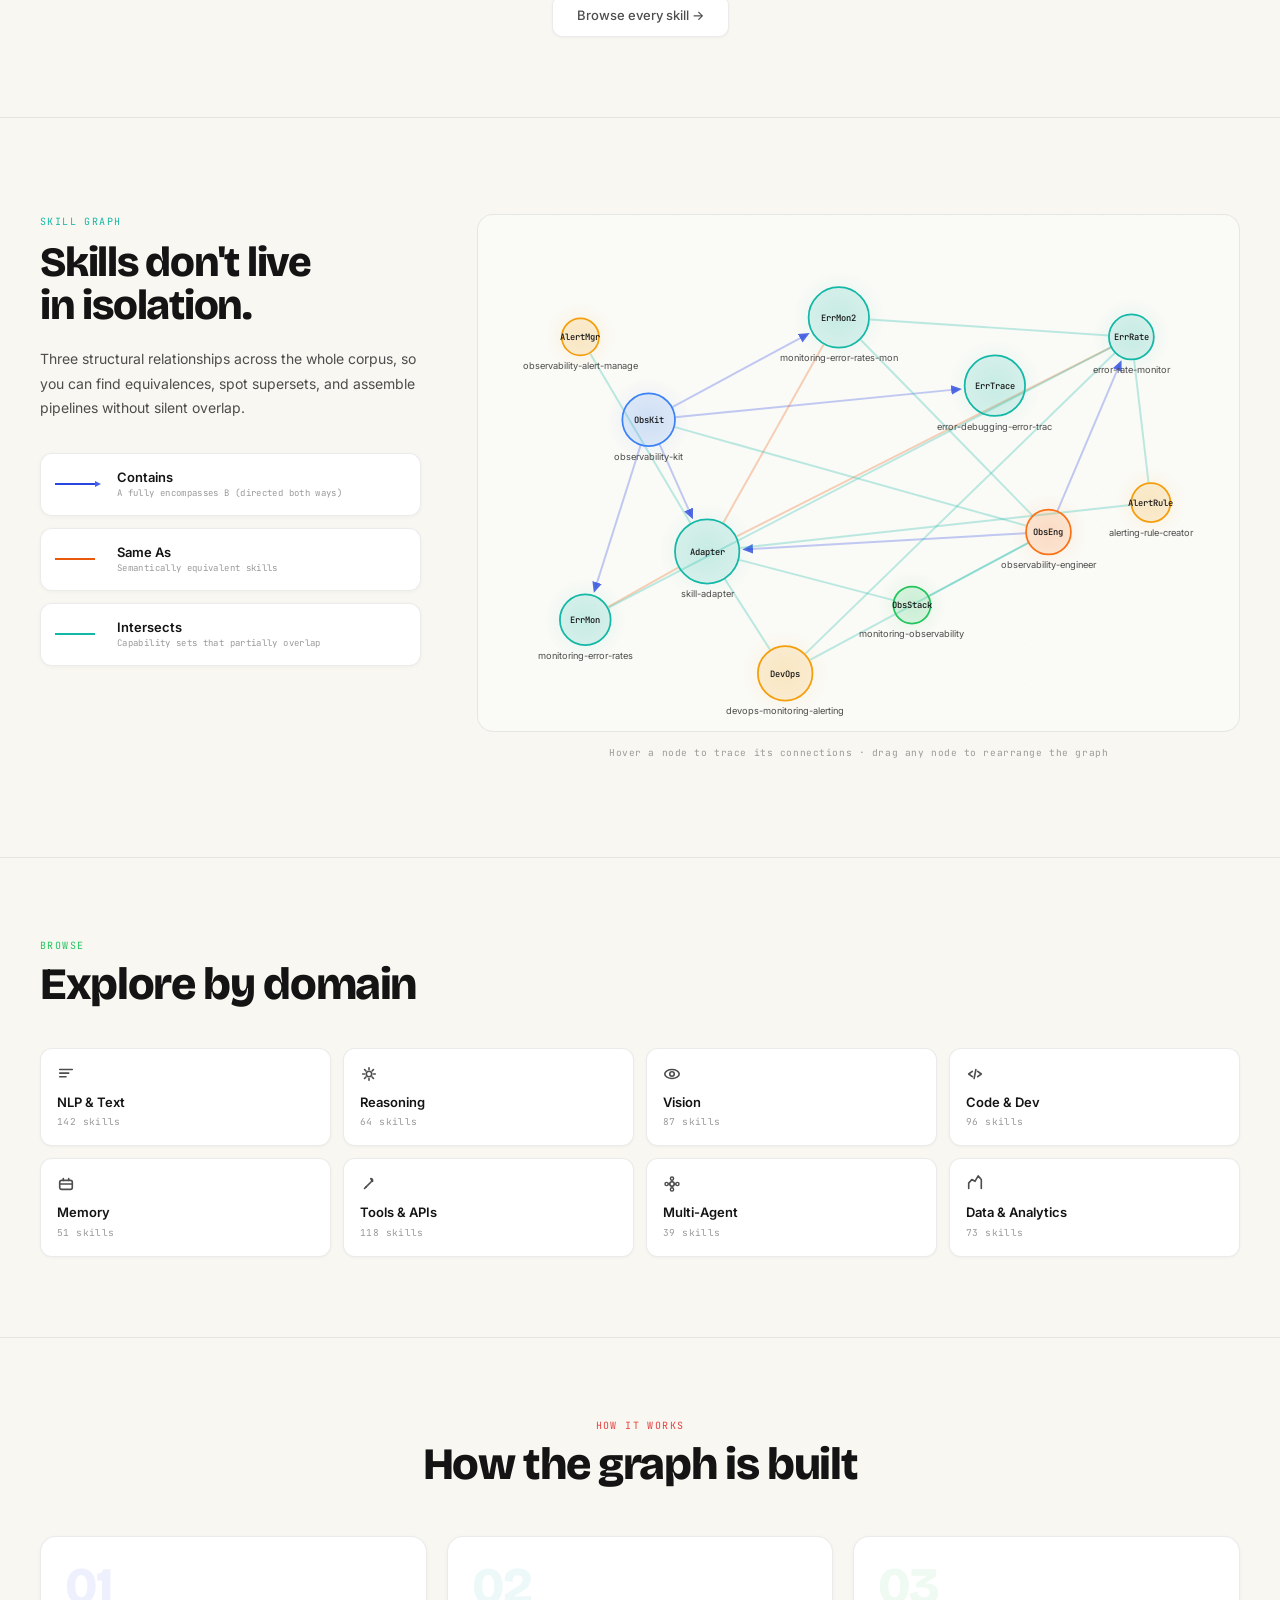
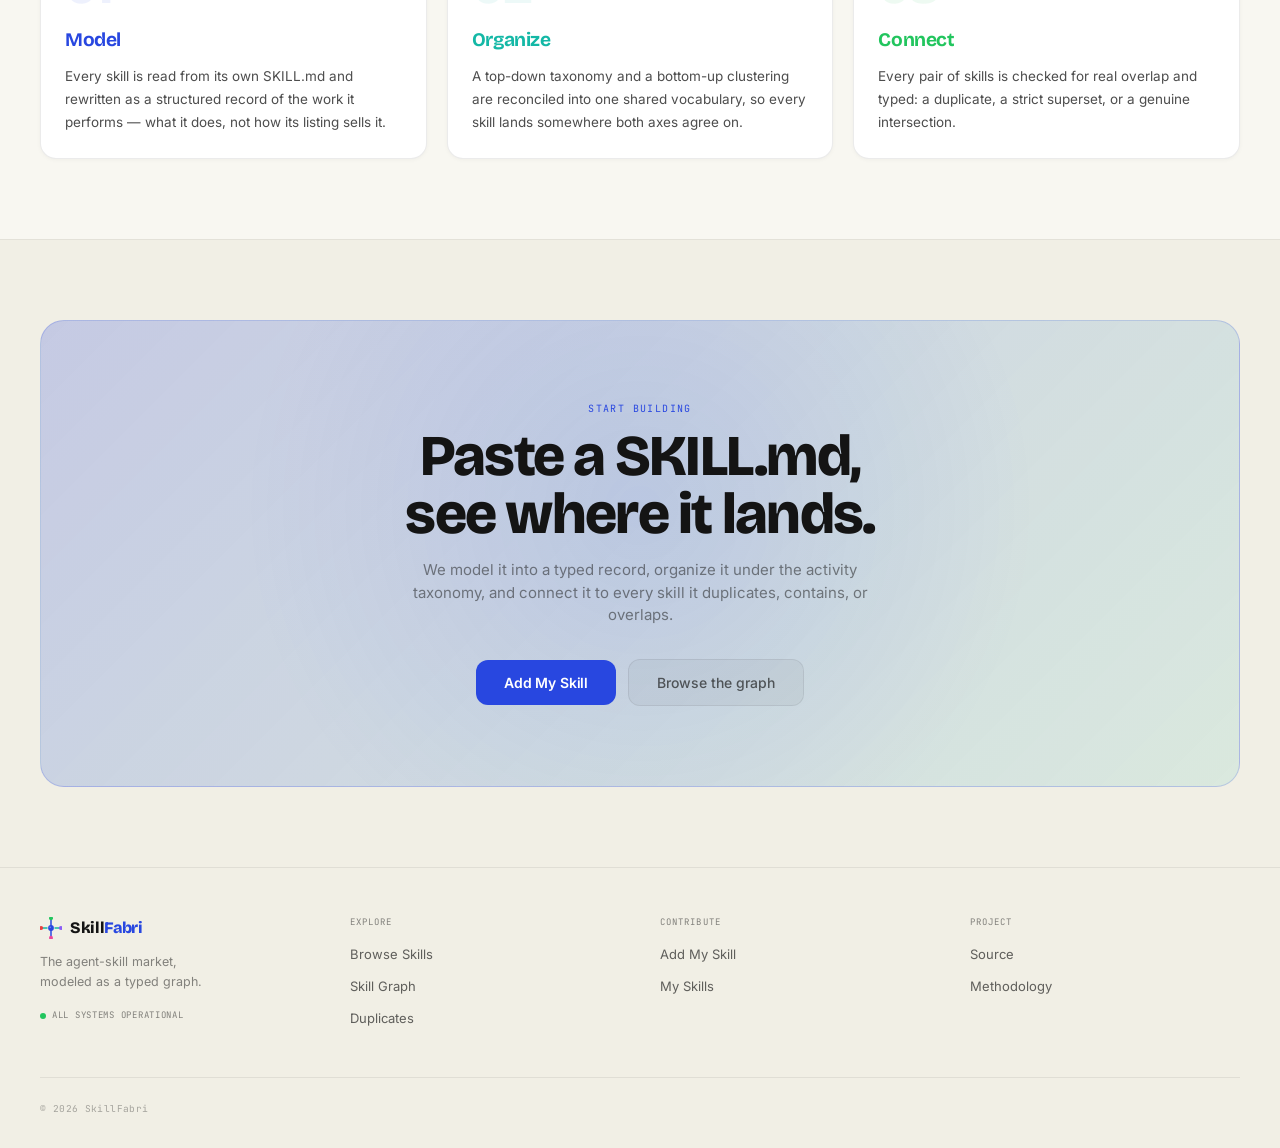
==== commit 07b75064: "Open in light by default Four places decided the theme for a first-time reader and all four said dar" ====
--- a/explorer/home/index.html
+++ b/explorer/home/index.html
@@ -23,7 +23,7 @@
     
   <style>
   /* one palette, two themes — the bundle reads these at load, the explorer mirrors them */
-  :root,:root[data-theme=dark]{
+  :root[data-theme=dark]{
     --sf-bg:#17171C; --sf-ink:#ECECF2; --sf-ink2:#A9A9B4; --sf-ink3:#7A7A86;
     --sf-card:#212128; --sf-panel2:#1C1C22;
     --sf-border:rgba(255,255,255,0.09); --sf-borderS:rgba(255,255,255,0.17);
@@ -37,7 +37,7 @@
     --sf-bandEdge:rgba(255,255,255,0.05);
     color-scheme:dark;
   }
-  :root[data-theme=light]{
+  :root,:root[data-theme=light]{
     --sf-bg:#F8F7F1; --sf-ink:#141414; --sf-ink2:#4D4D4D; --sf-ink3:#9A9A9A;
     --sf-card:#FFFFFF; --sf-panel2:#FAFAF6;
     --sf-border:rgba(0,0,0,0.08); --sf-borderS:rgba(0,0,0,0.14);
@@ -242,7 +242,7 @@
   </style>
   <script>
   /* set before first paint so the page never flashes the wrong theme; dark unless asked otherwise */
-  (function(){try{var t=localStorage.getItem('sf-theme')||'dark';
+  (function(){try{var t=localStorage.getItem('sf-theme')||'light';
     document.documentElement.setAttribute('data-theme',t);}catch(e){}})();
   </script>
   <script src="icons.js" defer></script>
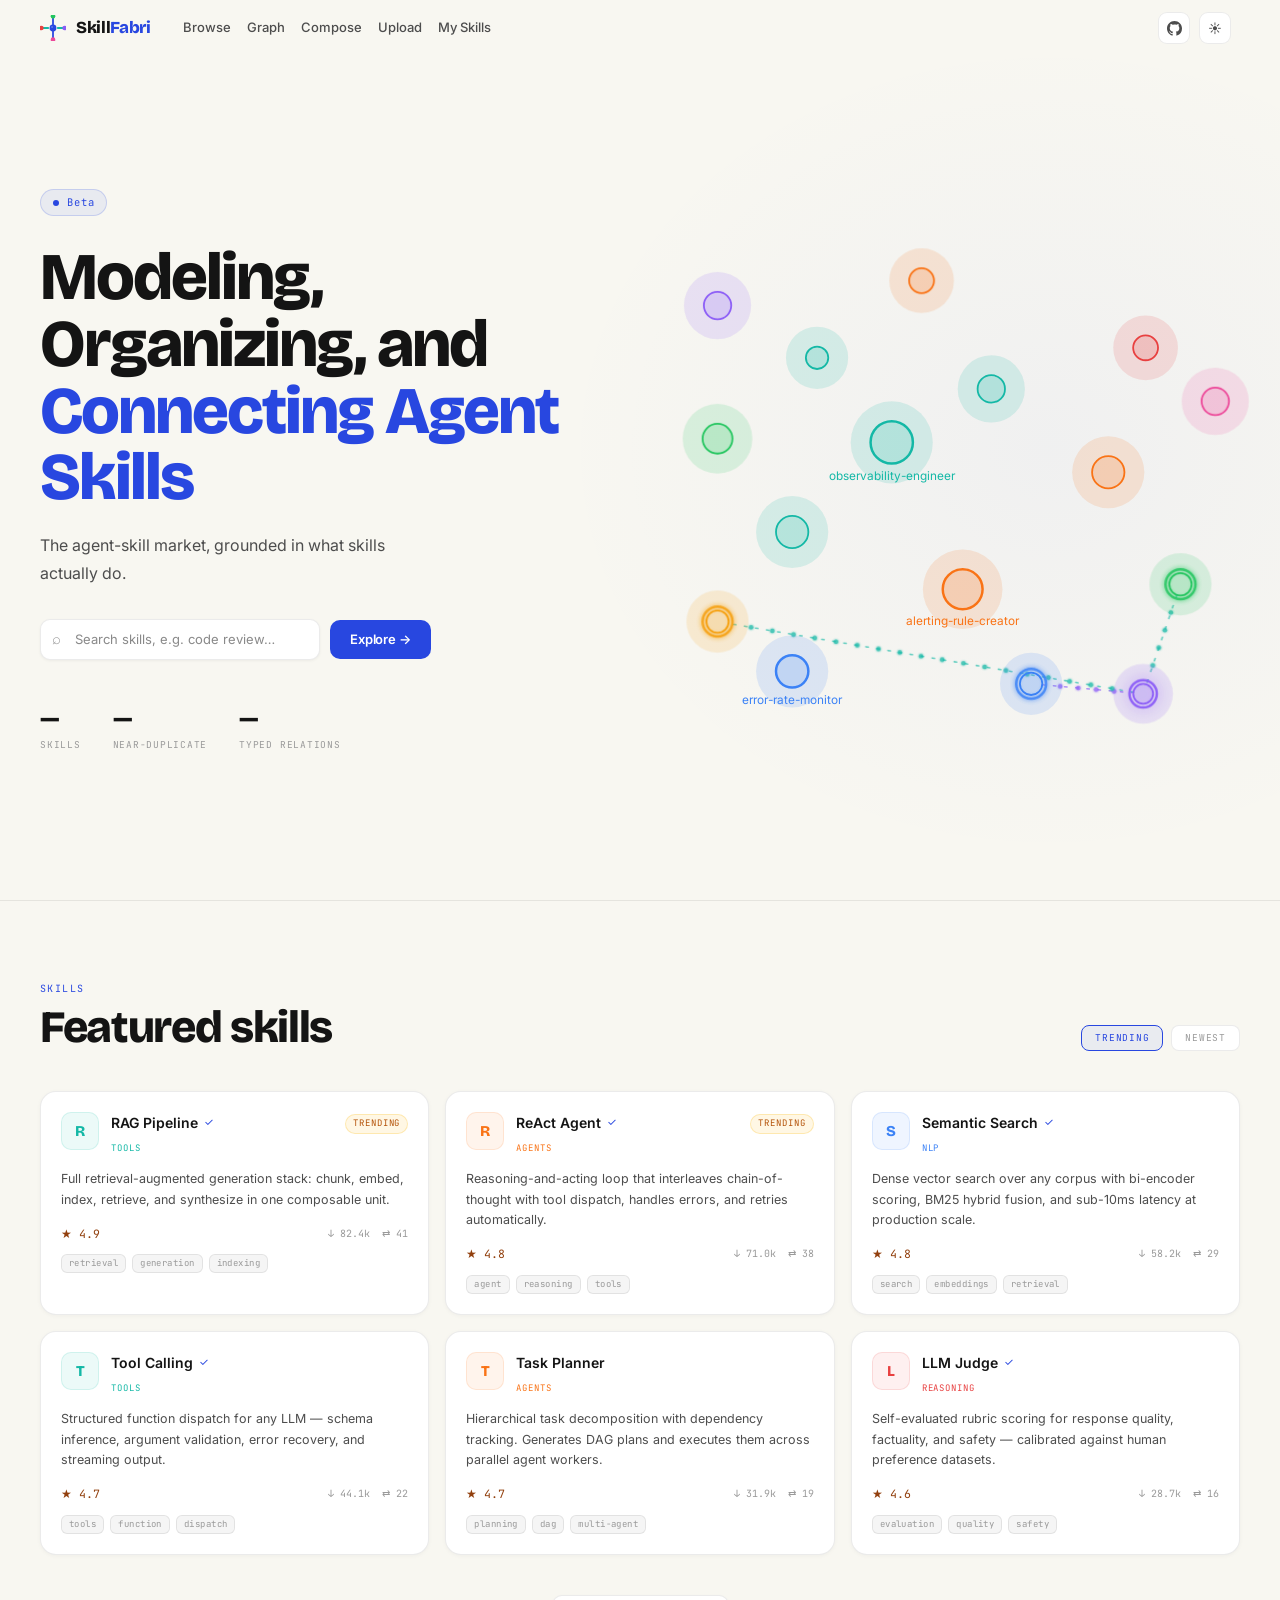
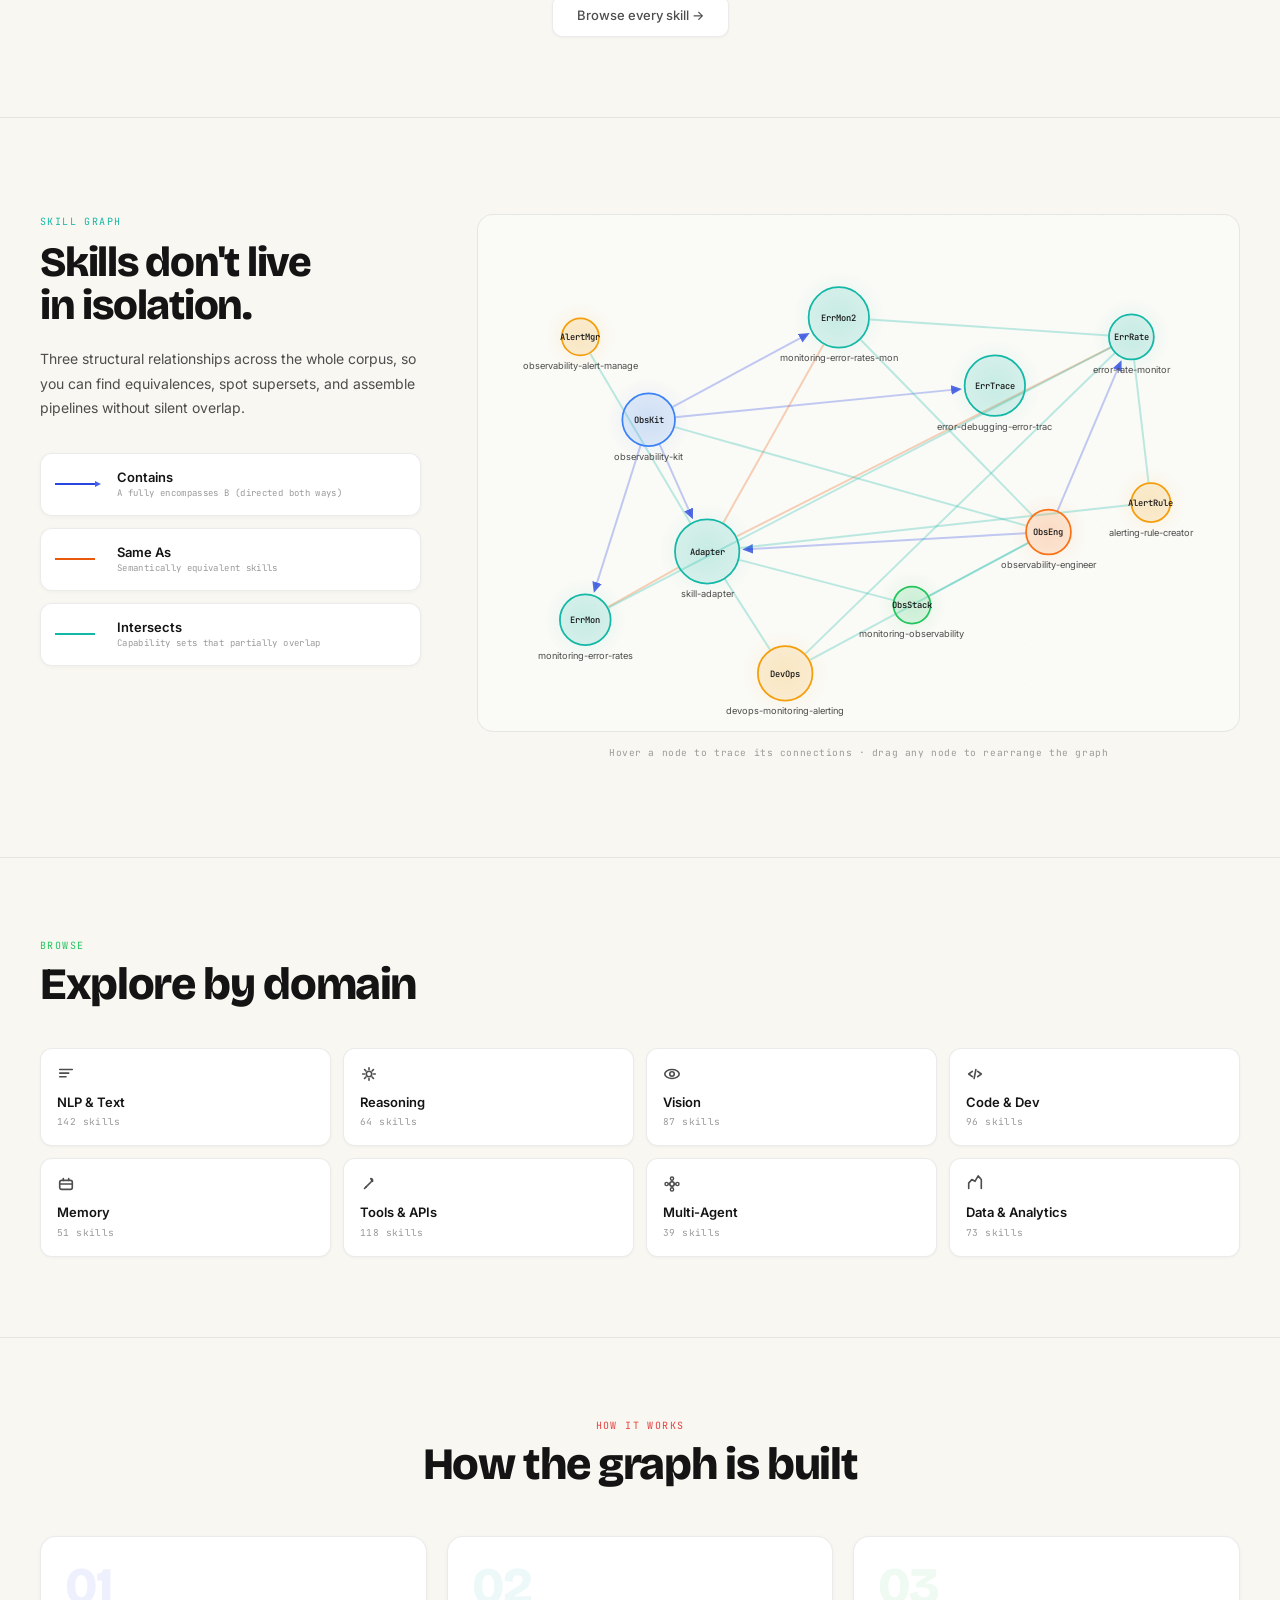
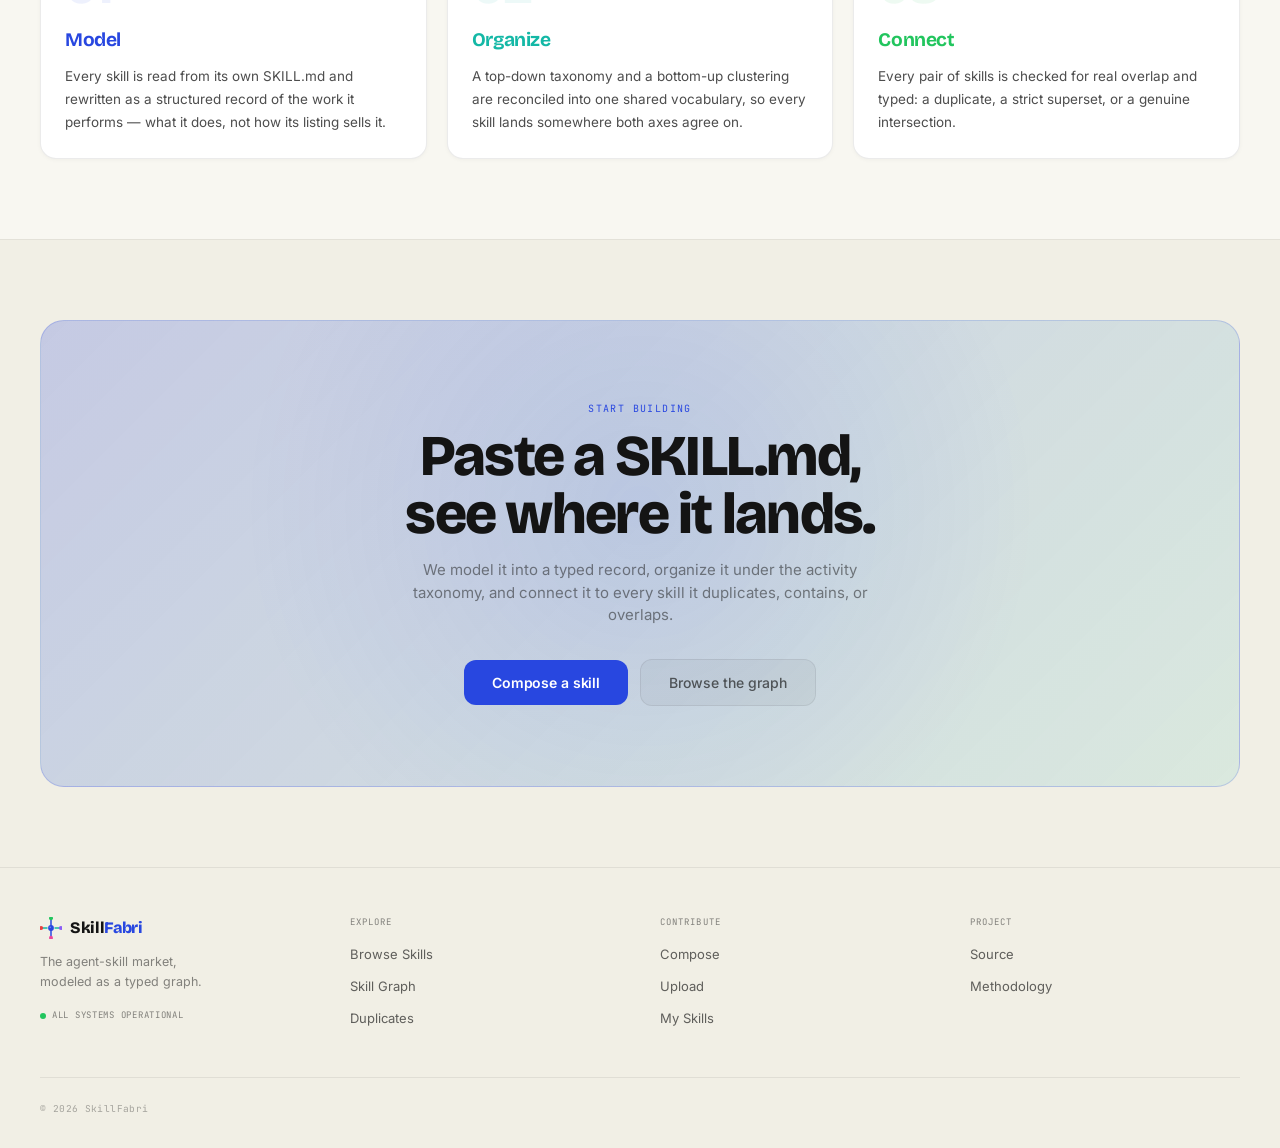
==== commit 0cdb51f2: "Compose, and a merge panel on the graph it belongs to Merging was reachable from one place: a button" ====
--- a/explorer/home/index.html
+++ b/explorer/home/index.html
@@ -149,7 +149,7 @@
     color:var(--sf-ink);font-family:Inter,sans-serif;font-size:14.5px;font-weight:500}
   .sf-menu>a:active{background:var(--sf-panel2)}
   @media (max-width:680px){
-    .sf-nav{display:none !important}   /* replaced by the menu; four labels do not fit here */
+    .sf-nav{display:none !important}   /* replaced by the menu; five labels do not fit here */
     .sf-burger{display:grid}
     .sf-theme,.sf-gh{width:28px;height:28px}
     .sf-tools{padding:0 1rem;gap:7px}
@@ -257,7 +257,9 @@
       'browse skills':'/app', 'browse all 670+ skills →':'/app',
       'graph':'/app#graph', 'skill graph':'/app#graph', 'browse the graph':'/app#graph',
       'duplicates':'/app#dups',
-      'add my skill':'/app#add', 'my skills':'/app#mine', 'my skills ':'/app#mine',
+      'compose':'/app#compose', 'compose a skill':'/app#compose',
+      'upload':'/app#add', 'add my skill':'/app#add',
+      'my skills':'/app#mine', 'my skills ':'/app#mine',
       'source':'https://github.com/Jianheng-Liu/SkillFabri',
       'methodology':'https://github.com/Jianheng-Liu/SkillFabri'
     };
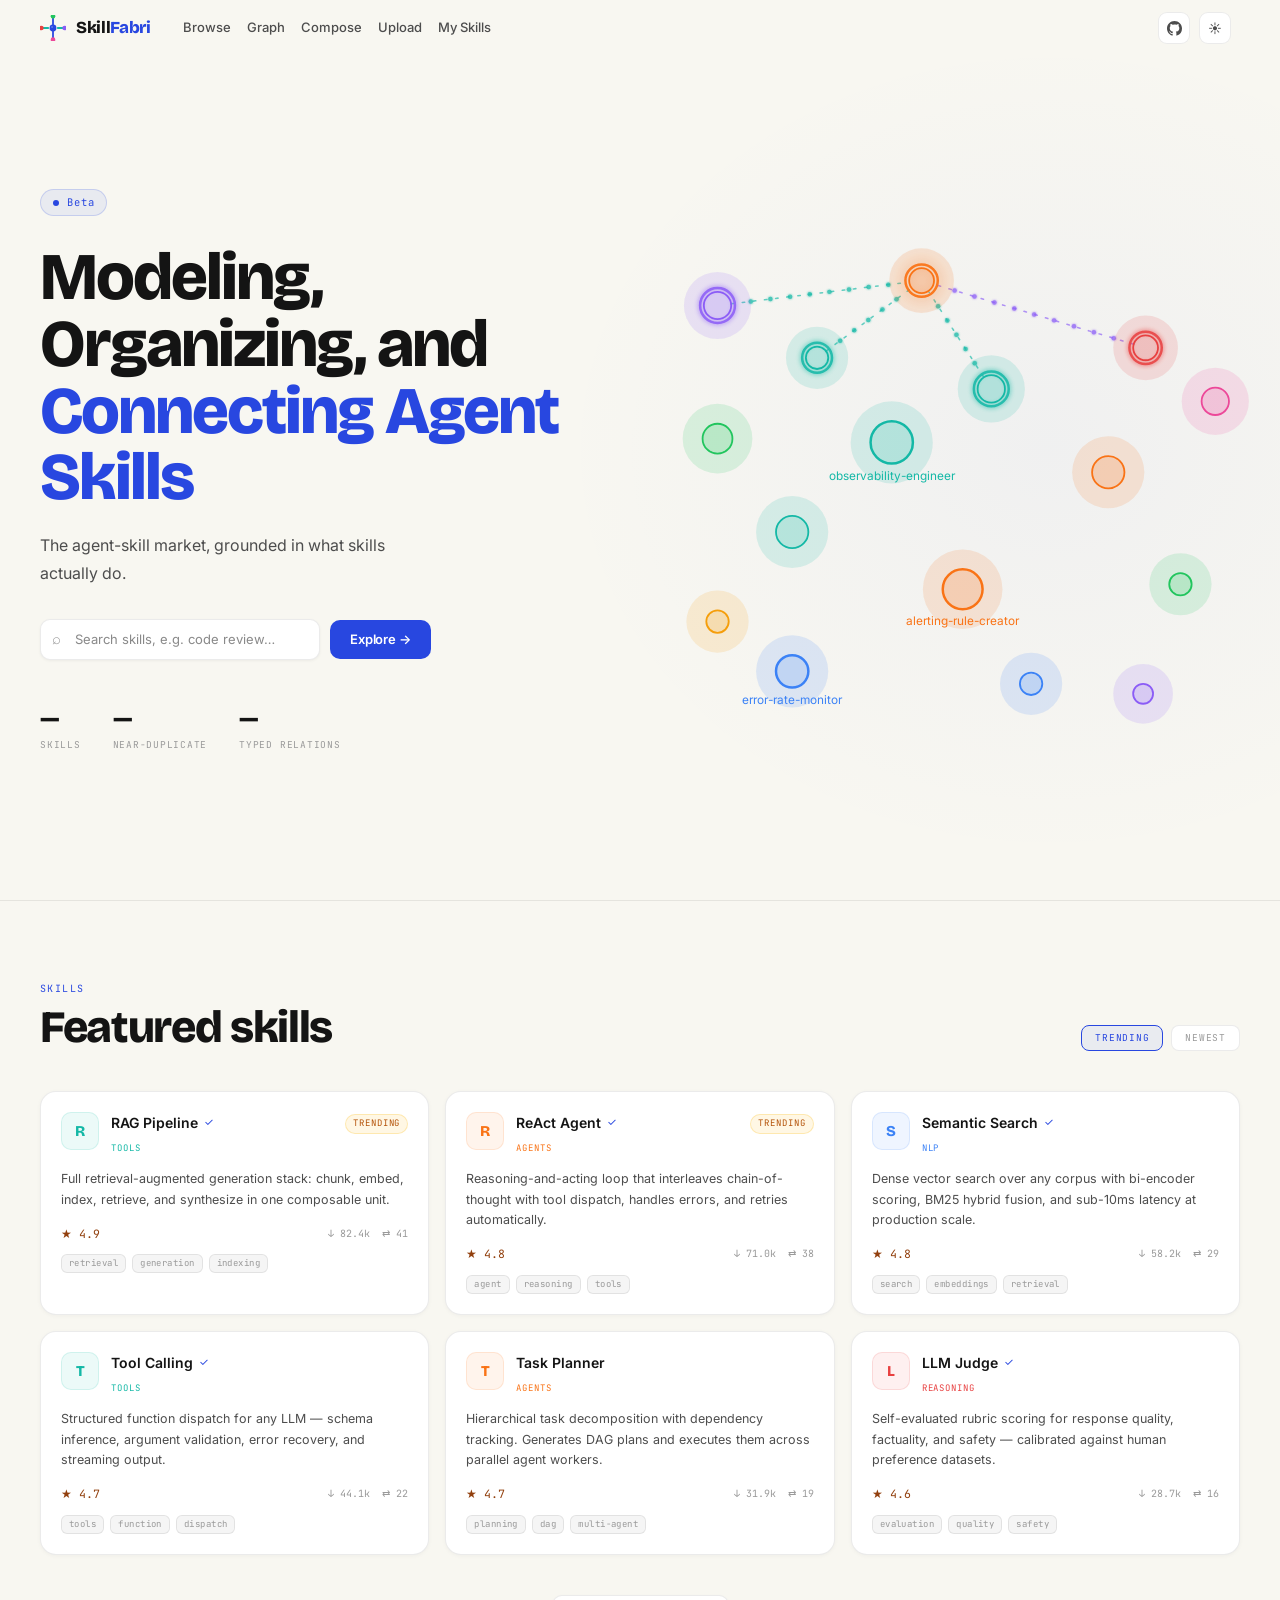
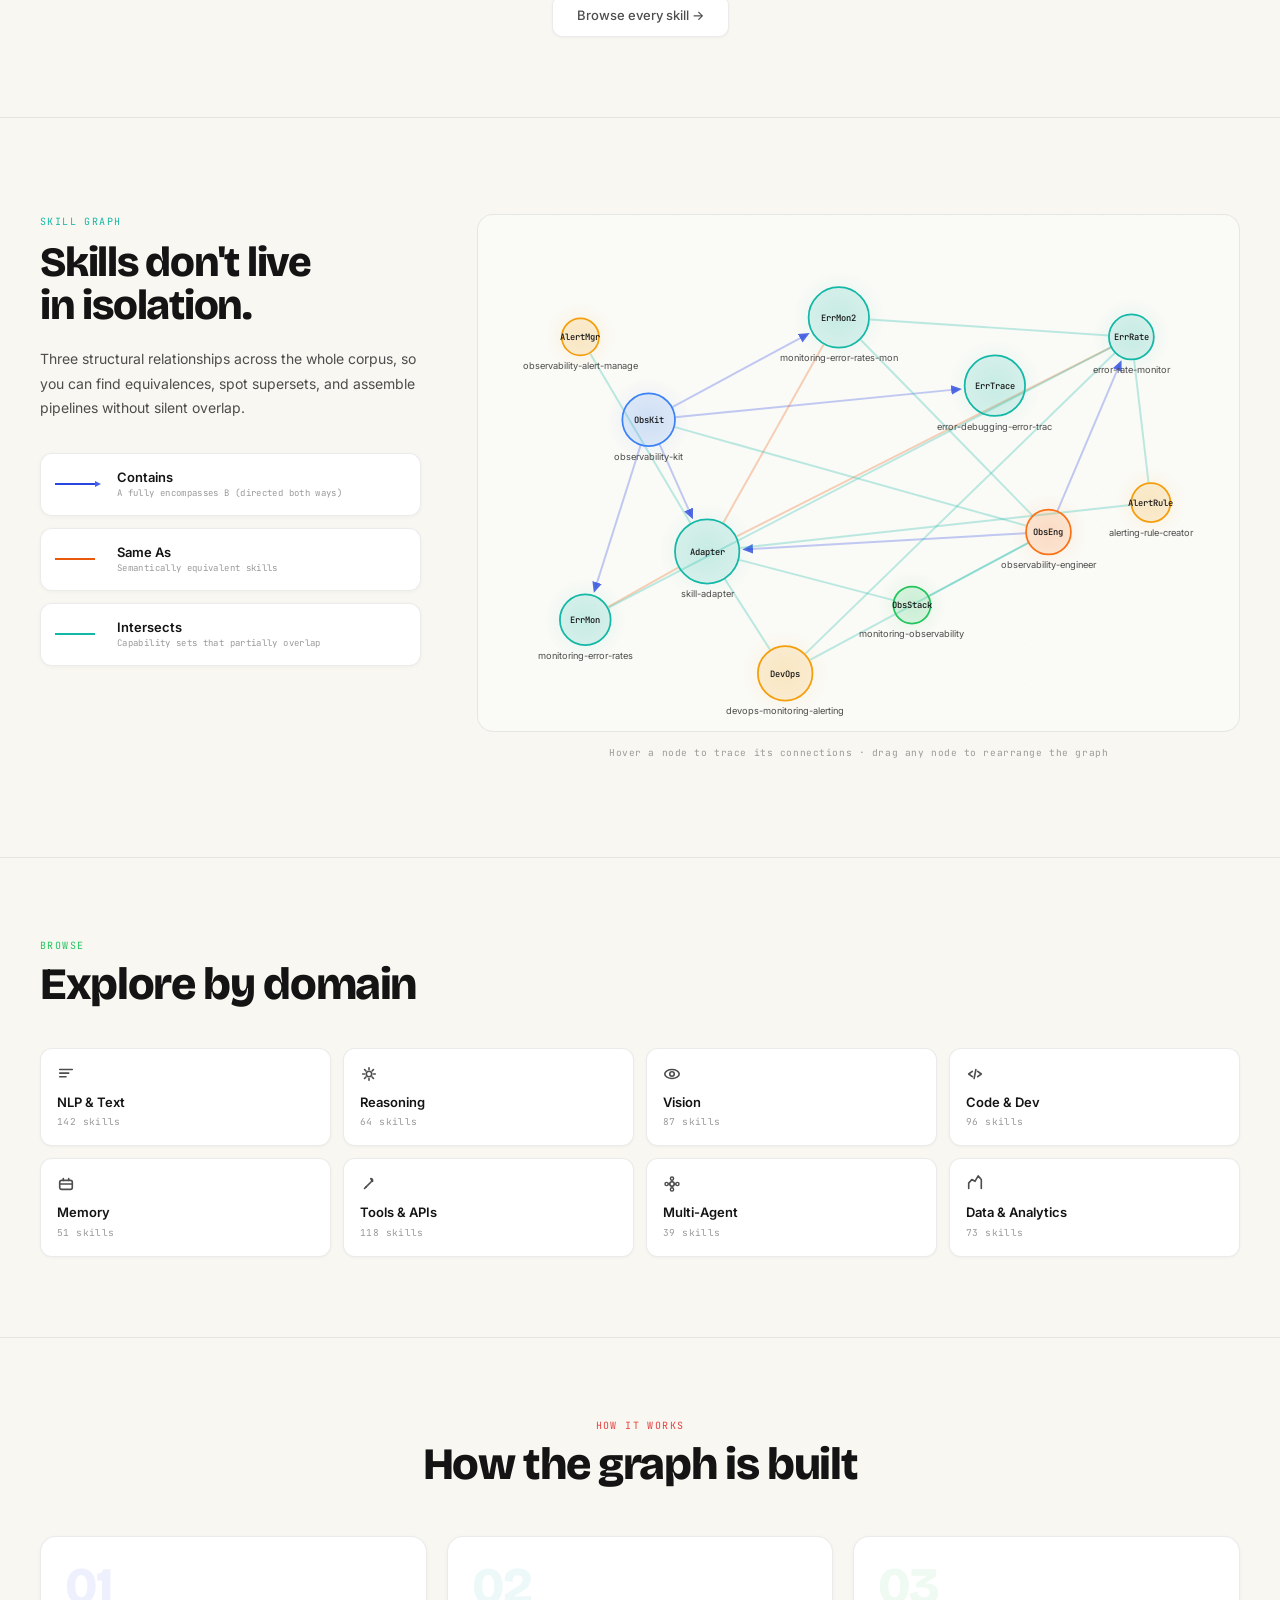
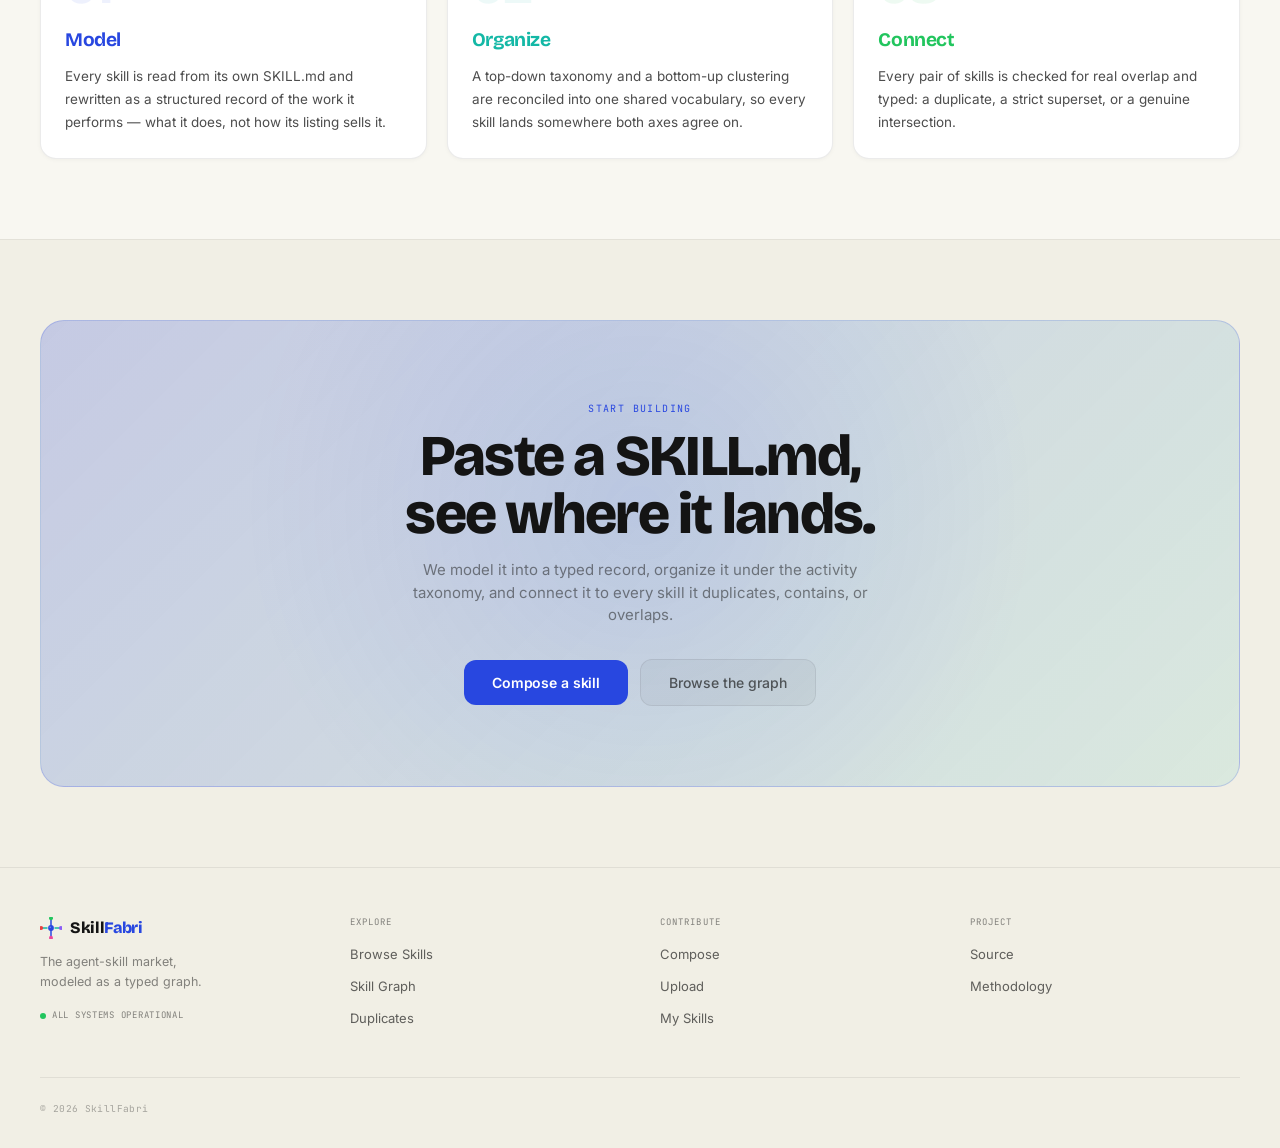
==== commit 4c895c2f: "The account menu the graph page was painting over The header has a backdrop-filter, so it is a stack" ====
--- a/explorer/home/index.html
+++ b/explorer/home/index.html
@@ -4,15 +4,15 @@
     
     <meta charset="UTF-8" />
     <meta name="viewport" content="width=device-width, initial-scale=1.0" />
-    <title>SkillFabri — Modeling, organizing, and connecting agent skills</title>
+    <title>SkillFabri · Modeling, organizing, and connecting AI agent skills</title>
     
-    <meta name="description" content="A typed relational graph of the software-engineering agent-skill market — grounded in what skills actually do, not how they are advertised.">
+    <meta name="description" content="A typed relational graph of the AI agent skill market, grounded in what skills actually do, not how they are advertised.">
     <link rel="icon" type="image/svg+xml" href="/favicon.svg">
     <link rel="icon" type="image/png" sizes="32x32" href="/favicon-32.png">
     <link rel="apple-touch-icon" sizes="180x180" href="/apple-touch-icon.png">
     <meta name="robots" content="index, follow">
-    <meta property="og:title" content="SkillFabri — Modeling, organizing, and connecting agent skills">
-    <meta property="og:description" content="A typed relational graph of the software-engineering agent-skill market — grounded in what skills actually do, not how they are advertised.">
+    <meta property="og:title" content="SkillFabri · Modeling, organizing, and connecting AI agent skills">
+    <meta property="og:description" content="A typed relational graph of the AI agent skill market, grounded in what skills actually do, not how they are advertised.">
     <meta property="og:type" content="website">
     <script type="module" src="assets/app.js"></script>
     <link rel="stylesheet" href="assets/app.css">
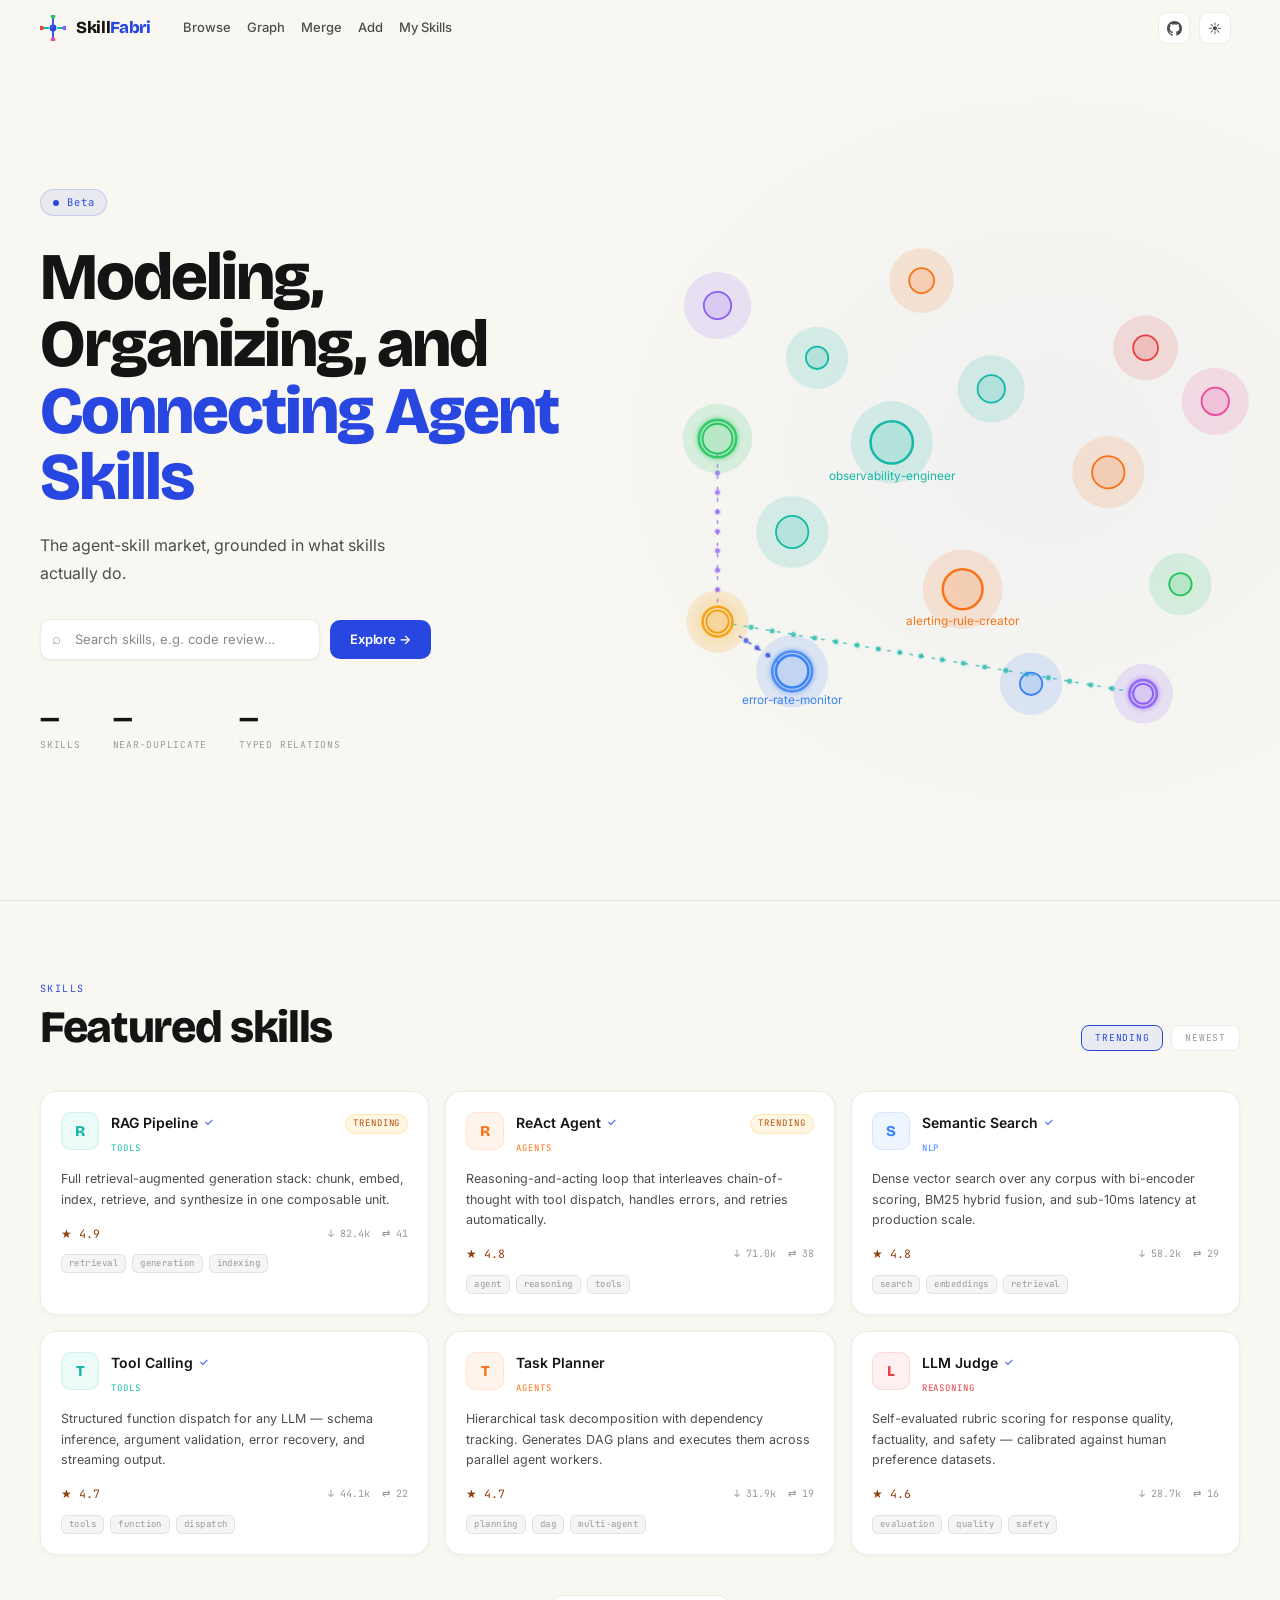
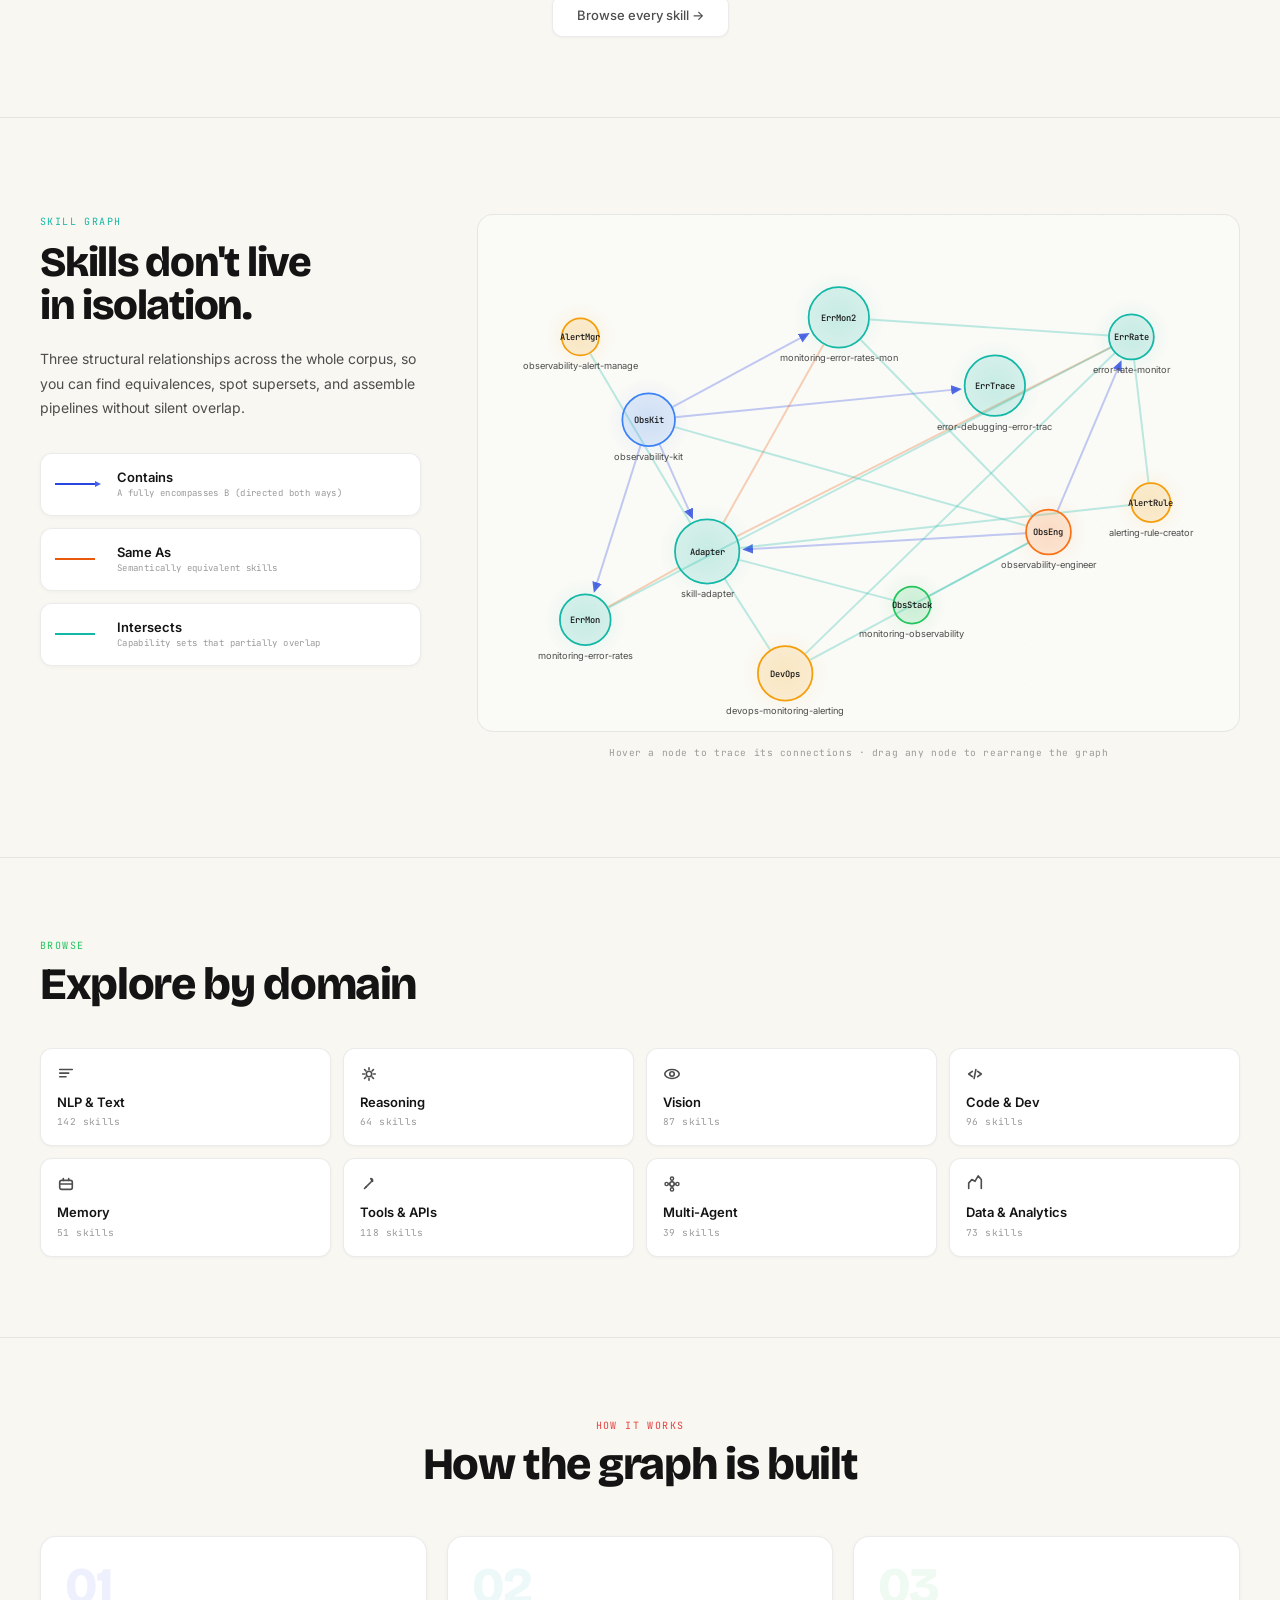
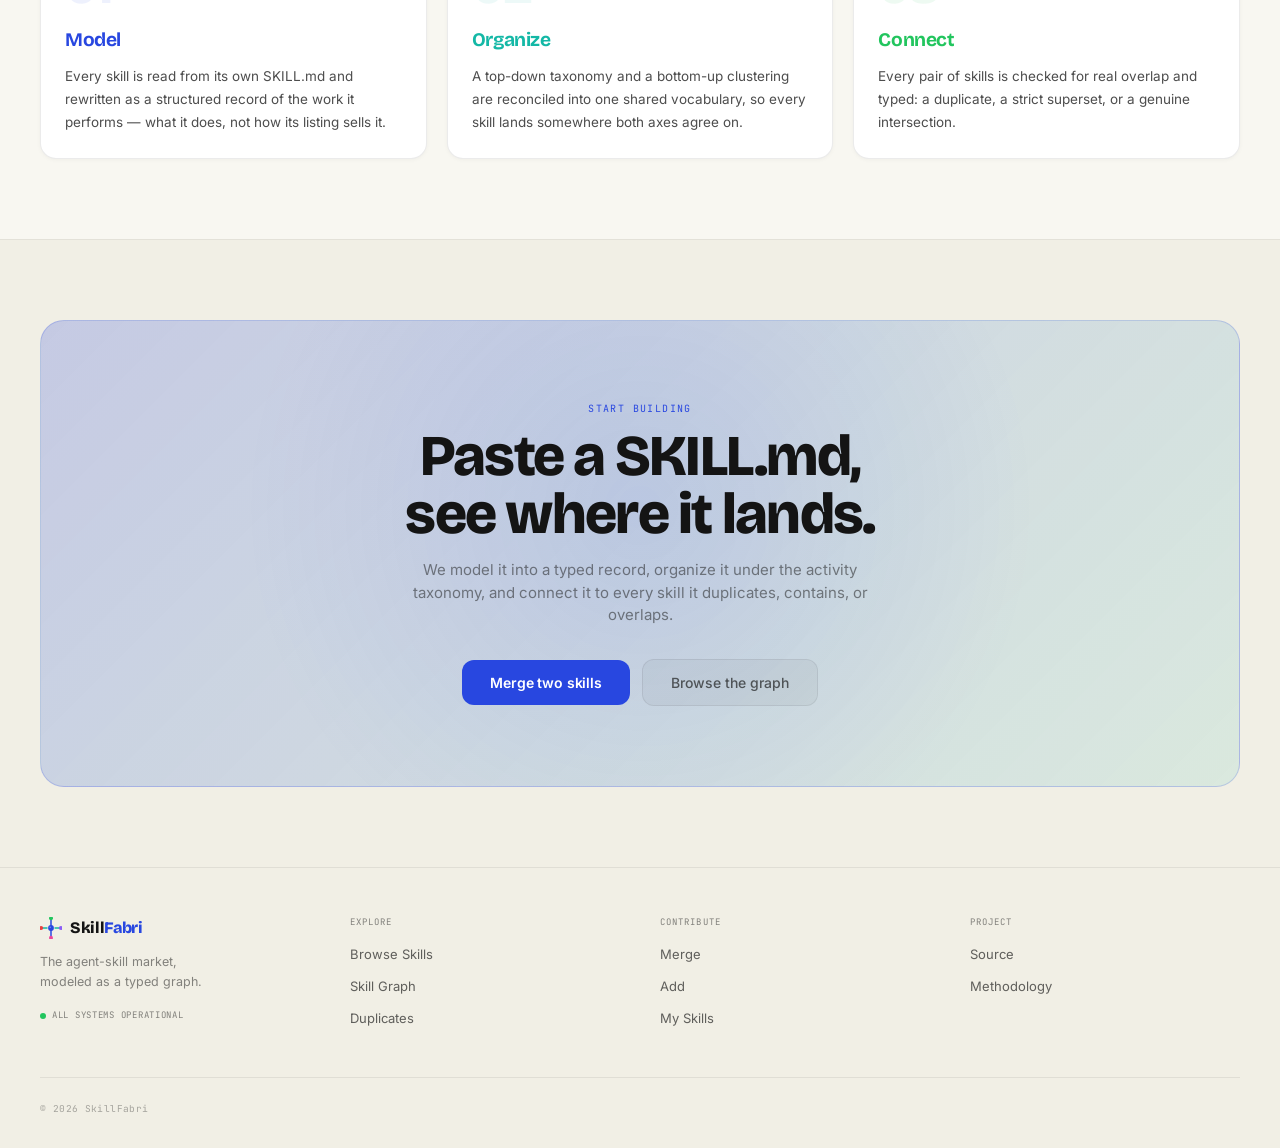
==== commit 0b09b47d: "Evaluate a skill on seven dimensions, and say Merge and Add Five of the dimensions are SkillNet's pu" ====
--- a/explorer/home/index.html
+++ b/explorer/home/index.html
@@ -257,8 +257,9 @@
       'browse skills':'/app', 'browse all 670+ skills →':'/app',
       'graph':'/app#graph', 'skill graph':'/app#graph', 'browse the graph':'/app#graph',
       'duplicates':'/app#dups',
-      'compose':'/app#compose', 'compose a skill':'/app#compose',
-      'upload':'/app#add', 'add my skill':'/app#add',
+      'merge':'/app#merge', 'merge two skills':'/app#merge',
+      'compose':'/app#merge', 'compose a skill':'/app#merge',
+      'add':'/app#add', 'upload':'/app#add', 'add my skill':'/app#add',
       'my skills':'/app#mine', 'my skills ':'/app#mine',
       'source':'https://github.com/Jianheng-Liu/SkillFabri',
       'methodology':'https://github.com/Jianheng-Liu/SkillFabri'
